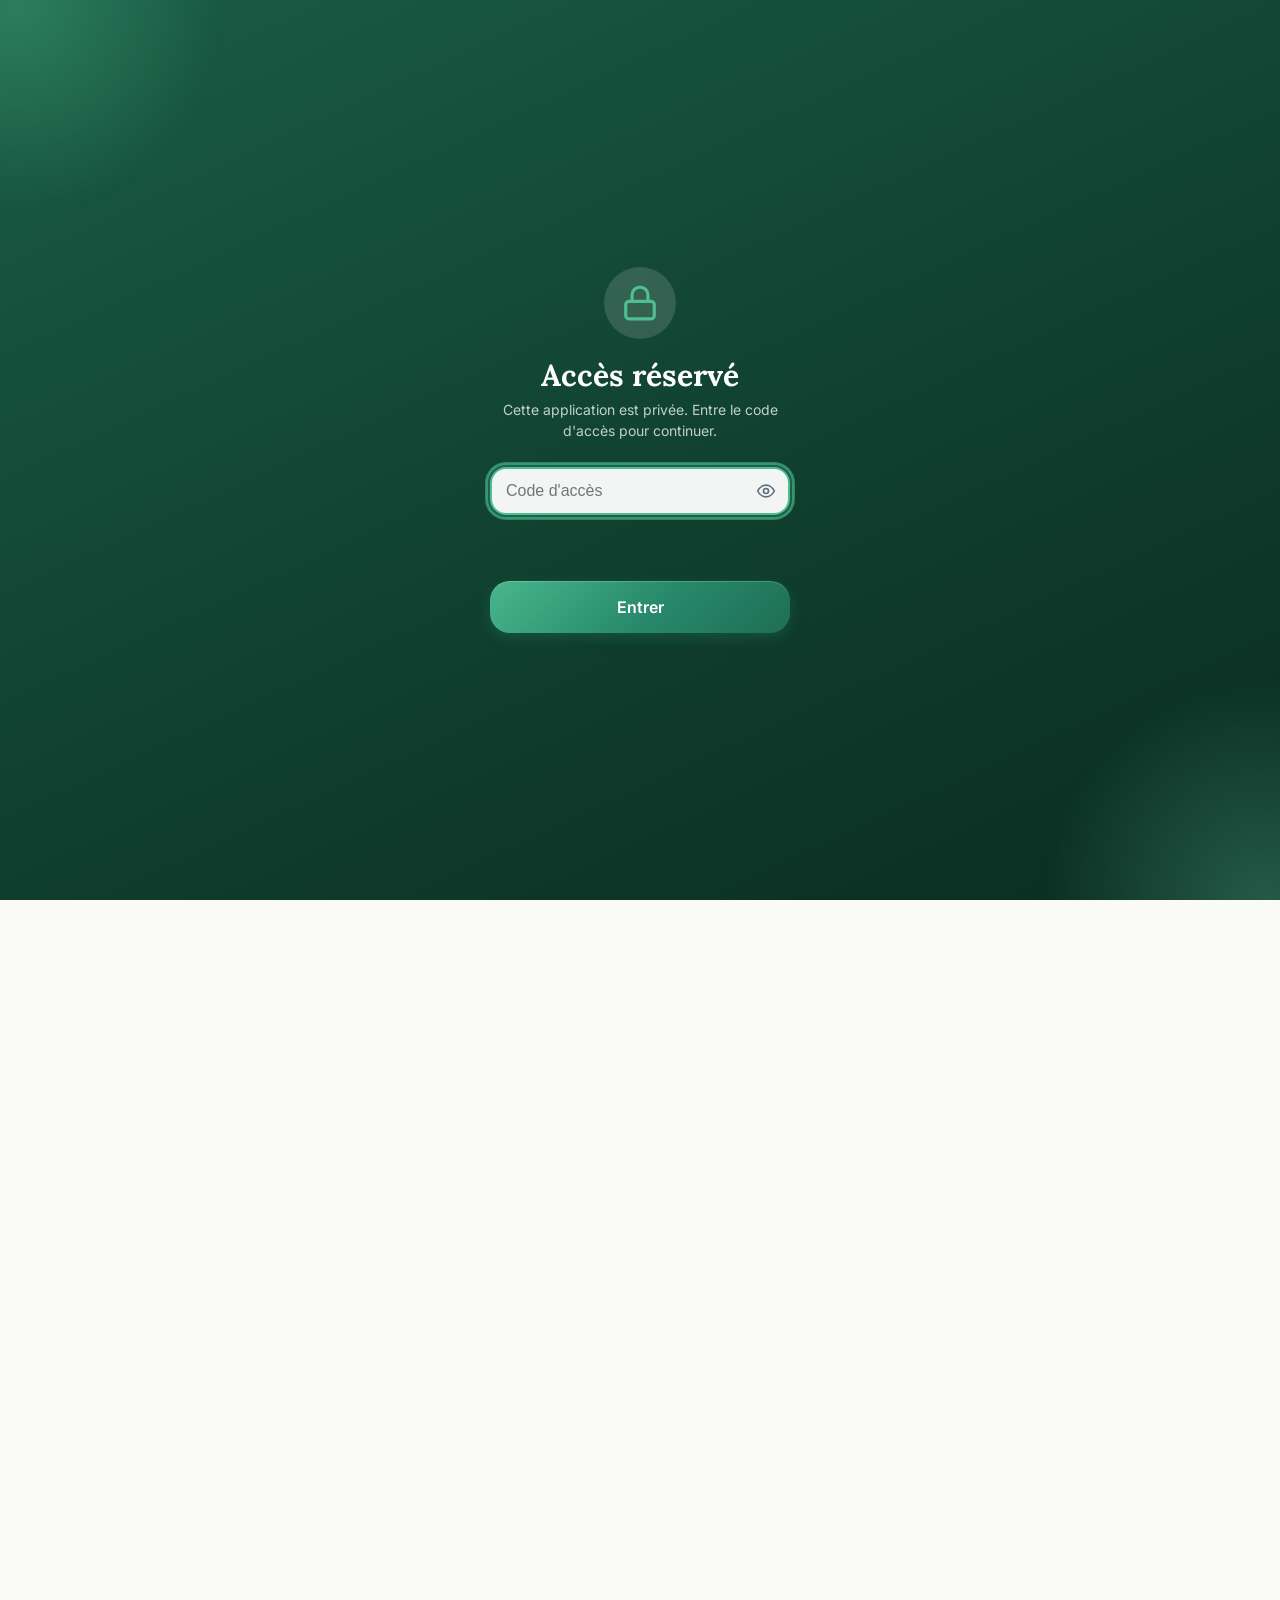
==== index.html @ 5e0b15b3 "feat: examen adaptatif + coach prédictif + tuteur sur points faibles 3 killer features « intelligenc" ====
<!DOCTYPE html>
<html lang="fr">
<head>
  <meta charset="UTF-8">
  <meta name="viewport" content="width=device-width, initial-scale=1.0, viewport-fit=cover">
  <title>NaturoApp — Tableau de bord</title>
  <meta name="theme-color" content="#1A5C45">
  <link rel="manifest" href="manifest.json">
  <link rel="apple-touch-icon" href="icons/apple-touch-icon.png">
  <link rel="icon" type="image/png" sizes="192x192" href="icons/icon-192.png">
  <meta name="apple-mobile-web-app-capable" content="yes">
  <meta name="mobile-web-app-capable" content="yes">
  <meta name="apple-mobile-web-app-status-bar-style" content="black-translucent">
  <meta name="apple-mobile-web-app-title" content="NaturoApp">
  <link rel="preconnect" href="https://fonts.googleapis.com">
  <link href="https://fonts.googleapis.com/css2?family=Lora:wght@500;600;700&family=Inter:wght@400;500;600;700&display=swap" rel="stylesheet">
  <link rel="stylesheet" href="style.css">
  <script>try{var t=localStorage.getItem('naturoapp_theme');if(t==='dark'||((!t||t==='auto')&&window.matchMedia('(prefers-color-scheme:dark)').matches)){document.documentElement.setAttribute('data-theme','dark');}else{document.documentElement.setAttribute('data-theme','light');}if(!sessionStorage.getItem('naturoapp_active'))document.documentElement.classList.add('pre-lock');}catch(e){}</script>
  <style>
    /* ── PAGE-SPECIFIC ── */
    .hero {
      background:
        radial-gradient(120% 140% at 0% 0%, #1F6B50 0%, rgba(31,107,80,0) 55%),
        radial-gradient(130% 120% at 100% 100%, #0E3A2B 0%, rgba(14,58,43,0) 50%),
        linear-gradient(135deg, var(--c-green-deep) 0%, var(--c-green) 100%);
      color: #fff;
      border-radius: var(--r-xl);
      padding: 44px 44px;
      margin-bottom: 32px;
      position: relative; overflow: hidden;
      box-shadow: var(--shadow-lg);
    }
    .hero::before {
      content: ''; position: absolute; inset: 0;
      background: radial-gradient(60% 80% at 85% 10%, rgba(111,215,174,0.25), transparent 60%);
      pointer-events: none;
    }
    .hero > * { position: relative; }
    .hero { display: flex; align-items: center; gap: 36px; }
    .hero__content { flex: 1; min-width: 0; }

    .hero h1 { font-size: 36px; color: #fff; margin-bottom: 8px; }
    .hero p  { font-size: 16px; color: rgba(255,255,255,0.8); max-width: 540px; }

    /* Anneau de progression du héros */
    .hero__ring { flex-shrink: 0; }
    .hero__ring .ring-wrap__num { font-family: var(--font-display); font-size: 30px; font-weight: 700; color: #fff; }
    .hero__ring .ring-wrap__cap { font-size: 10px; letter-spacing: .5px; text-transform: uppercase; color: rgba(255,255,255,0.78); margin-top: 3px; }

    @media (max-width: 640px) {
      .hero { flex-direction: column-reverse; align-items: stretch; gap: 22px; }
      .hero__ring { align-self: center; }
    }

    .hero-actions { display: flex; gap: 12px; margin-top: 28px; flex-wrap: wrap; }

    .hero-btn {
      padding: 13px 24px;
      border-radius: var(--r-md);
      font-weight: 600; font-size: 15px;
      cursor: pointer; text-decoration: none;
      transition: all .2s; display: inline-flex; align-items: center; gap: 8px;
      border: none;
    }

    .hero-btn--primary {
      background: #fff; color: var(--c-green-deep);
      box-shadow: 0 4px 12px rgba(0,0,0,0.15);
    }
    .hero-btn--primary:hover { transform: translateY(-2px); box-shadow: 0 6px 18px rgba(0,0,0,0.2); }

    .hero-btn--ghost {
      background: rgba(255,255,255,0.15);
      color: #fff; border: 1.5px solid rgba(255,255,255,0.4);
    }
    .hero-btn--ghost:hover { background: rgba(255,255,255,0.25); }

    /* ── DÉFI DU JOUR ── */
    .daily-challenge {
      display: flex; align-items: center; gap: 14px;
      background: linear-gradient(135deg, var(--c-green) 0%, var(--c-green-deep) 100%);
      border-radius: var(--r-lg); padding: 16px 18px; margin-bottom: 14px;
      text-decoration: none; color: #fff; position: relative; overflow: hidden;
      box-shadow: 0 6px 18px rgba(26,92,69,0.25);
      transition: transform .2s var(--ease-out), box-shadow .2s var(--ease-out);
    }
    .daily-challenge::after {
      content: ''; position: absolute; right: -10px; top: -20px; width: 120px; height: 120px;
      background: radial-gradient(circle, rgba(255,255,255,0.12), transparent 70%); pointer-events: none;
    }
    .daily-challenge:hover { transform: translateY(-2px); box-shadow: 0 10px 26px rgba(26,92,69,0.32); }
    .daily-challenge__ico { width: 44px; height: 44px; flex-shrink: 0; border-radius: 14px;
      background: rgba(255,255,255,0.18); display: flex; align-items: center; justify-content: center; }
    .daily-challenge__ico .app-icon { width: 24px; height: 24px; color: #fff; }
    .daily-challenge__txt { flex: 1; display: flex; flex-direction: column; }
    .daily-challenge__txt b { font-size: 15.5px; }
    .daily-challenge__sub { font-size: 12.5px; color: rgba(255,255,255,0.82); margin-top: 2px; }
    .daily-challenge__go { color: rgba(255,255,255,0.85); }
    .daily-challenge__go .app-icon { width: 20px; height: 20px; }
    .daily-challenge.done { background: linear-gradient(135deg, #2E9B77, #1A5C45); }

    /* ── SRS CTA ── */
    .srs-cta {
      display: flex; align-items: center; gap: 14px;
      background: linear-gradient(135deg, #FCEFD8, #FBF1E2);
      border: 1.5px solid var(--c-ocre); border-radius: var(--r-lg);
      padding: 16px 18px; margin-bottom: 24px; text-decoration: none; color: var(--c-dark);
      transition: transform .2s var(--ease-out), box-shadow .2s var(--ease-out);
    }
    .srs-cta:hover { transform: translateY(-2px); box-shadow: var(--shadow-md); }
    .srs-cta__ico { width: 44px; height: 44px; flex-shrink: 0; border-radius: 14px;
      background: var(--c-ocre); color: #fff; display: flex; align-items: center; justify-content: center; }
    .srs-cta__ico .app-icon { width: 24px; height: 24px; }
    .srs-cta__txt { flex: 1; display: flex; flex-direction: column; }
    .srs-cta__txt b { font-size: 15.5px; color: #7A4E1A; }
    .srs-cta__sub { font-size: 12.5px; color: var(--c-mid); margin-top: 2px; }
    .srs-cta__go { color: var(--c-ocre); }
    .srs-cta__go .app-icon { width: 20px; height: 20px; }
    .srs-cta.is-empty { background: var(--c-green-pale); border-color: var(--c-green-light); }
    .srs-cta.is-empty .srs-cta__ico { background: var(--c-green); }
    .srs-cta.is-empty .srs-cta__txt b { color: var(--c-green-deep); }
    .srs-cta.is-empty .srs-cta__go { color: var(--c-green); }

    /* ── SÉANCE INTELLIGENTE ── */
    .smart-cta { display: flex; align-items: center; gap: 14px;
      background: linear-gradient(135deg, #14503B, #27896A 55%, #4EBF93);
      color: #fff; border-radius: var(--r-lg); padding: 18px 20px; margin-bottom: 14px;
      text-decoration: none; position: relative; overflow: hidden;
      box-shadow: 0 8px 22px rgba(39,137,106,.32);
      transition: transform .2s var(--ease-out), box-shadow .2s var(--ease-out); }
    .smart-cta:hover { transform: translateY(-2px); box-shadow: 0 12px 30px rgba(39,137,106,.42); }
    .smart-cta__ico { width: 48px; height: 48px; flex-shrink: 0; border-radius: 15px;
      background: rgba(255,255,255,.2); display: flex; align-items: center; justify-content: center; }
    .smart-cta__ico .app-icon { width: 26px; height: 26px; color: #fff; }
    .smart-cta__txt { flex: 1; display: flex; flex-direction: column; }
    .smart-cta__txt b { font-size: 16.5px; }
    .smart-cta__sub { font-size: 12.5px; color: rgba(255,255,255,.85); margin-top: 2px; }
    .smart-cta__go { color: #fff; }
    .smart-cta__go .app-icon { width: 22px; height: 22px; }

    /* ── COACH PRÉDICTIF ── */
    .coach { display: flex; gap: 12px; align-items: center; border-radius: var(--r-lg);
      padding: 14px 16px; margin-bottom: 16px; border: 1px solid var(--c-border);
      background: var(--c-white); box-shadow: var(--shadow-sm); }
    .coach__ico { width: 42px; height: 42px; flex-shrink: 0; border-radius: 13px;
      display: flex; align-items: center; justify-content: center; }
    .coach__ico .app-icon { width: 22px; height: 22px; }
    .coach--ok .coach__ico { background: var(--c-green-pale); color: var(--c-green); }
    .coach--late .coach__ico { background: var(--c-ocre-light); color: var(--c-ocre); }
    .coach__body b { font-size: 14.5px; }
    .coach__body .text-sm { color: var(--c-mid); margin-top: 2px; }

    /* ── CAS PRATIQUES ── */
    .cas-cta {
      display: flex; align-items: center; gap: 14px;
      background: linear-gradient(135deg, #2C5F8A, #1F4763);
      border-radius: var(--r-lg); padding: 16px 18px; margin-bottom: 14px;
      text-decoration: none; color: #fff; position: relative; overflow: hidden;
      box-shadow: 0 6px 18px rgba(26,60,92,.25);
      transition: transform .2s var(--ease-out), box-shadow .2s var(--ease-out);
    }
    .cas-cta:hover { transform: translateY(-2px); box-shadow: 0 10px 26px rgba(26,60,92,.32); }
    .cas-cta__ico { width: 44px; height: 44px; flex-shrink: 0; border-radius: 14px;
      background: rgba(255,255,255,.18); display: flex; align-items: center; justify-content: center; }
    .cas-cta__ico .app-icon { width: 24px; height: 24px; color: #fff; }
    .cas-cta__txt { flex: 1; display: flex; flex-direction: column; }
    .cas-cta__txt b { font-size: 15.5px; display: flex; align-items: center; gap: 8px; }
    .cas-cta__sub { font-size: 12.5px; color: rgba(255,255,255,.82); margin-top: 2px; }
    .cas-cta__go { color: rgba(255,255,255,.85); }
    .cas-cta__go .app-icon { width: 20px; height: 20px; }
    .cas-cta__badge { font-size: 11px; font-weight: 600; background: rgba(255,255,255,.22); border-radius: 20px; padding: 1px 8px; }
    .cas-cta__badge:empty { display: none; }

    /* ── GAMIFICATION ── */
    .gami { display: grid; grid-template-columns: repeat(3, 1fr); gap: 14px; margin-bottom: 28px; }
    @media (max-width: 620px) { .gami { grid-template-columns: 1fr; } }
    .gami-card {
      background: var(--c-white); border: 1px solid rgba(26,92,69,0.08);
      border-radius: var(--r-md); box-shadow: var(--shadow-sm);
      padding: 16px 18px; display: flex; align-items: center; gap: 14px;
    }
    .gami-card__label { font-size: 12px; color: var(--c-mid); }
    .gami-card__label b { color: var(--c-green-deep); }
    .gami-card__sub { font-size: 12.5px; color: var(--c-mid); margin-top: 4px; }
    .gami-level__info { flex: 1; min-width: 0; }
    .gami-level__ring .ring-wrap__num { font-family: var(--font-display); font-size: 17px; font-weight: 700; color: var(--c-green-deep); }
    .gami-xpbar { height: 8px; border-radius: 4px; background: #E8EAED; overflow: hidden; margin-top: 7px; }
    .gami-xpbar__fill { height: 100%; border-radius: 4px; background: linear-gradient(90deg, var(--c-green-light), var(--c-green)); transition: width .8s var(--ease-out); }
    .gami-streak__ico { width: 44px; height: 44px; flex-shrink: 0; border-radius: 14px;
      background: var(--c-ocre-light); color: var(--c-ocre); display: flex; align-items: center; justify-content: center; }
    .gami-streak__ico .app-icon { width: 24px; height: 24px; }
    .gami-big { font-family: var(--font-display); font-size: 28px; font-weight: 700; color: var(--c-green-deep); line-height: 1; }
    .gami-goal .ring-wrap__num { font-size: 14px; font-weight: 700; color: var(--c-green-deep); }
    .gami-goal .ring-wrap__cap { display: none; }

    /* ── BADGES ── */
    .badges-row { display: flex; gap: 10px; overflow-x: auto; padding: 4px 2px 12px; margin-bottom: 20px; -webkit-overflow-scrolling: touch; }
    .badge-chip { flex-shrink: 0; width: 84px; text-align: center; }
    .badge-chip__ico { width: 56px; height: 56px; margin: 0 auto 6px; border-radius: 50%;
      display: flex; align-items: center; justify-content: center;
      background: var(--c-green-pale); color: var(--c-green); transition: transform .2s var(--ease-spring); }
    .badge-chip__ico .app-icon { width: 26px; height: 26px; }
    .badge-chip.locked .badge-chip__ico { background: #EEF0F1; color: #B7Bec4; }
    .badge-chip__name { font-size: 11px; font-weight: 600; line-height: 1.2; }
    .badge-chip.locked .badge-chip__name { color: var(--c-mid); }
    .badge-chip.earned .badge-chip__ico { box-shadow: 0 4px 12px rgba(39,137,106,0.25); }

    /* ── PRÉPARATION EXAMEN ── */
    .exam-prep { margin-bottom: 16px; }
    .exam-prep a, .exam-prep__card {
      display: flex; align-items: center; gap: 16px;
      background: var(--c-white); border: 1px solid rgba(26,92,69,0.1);
      border-radius: var(--r-lg); padding: 16px 18px; box-shadow: var(--shadow-sm);
      text-decoration: none; color: var(--c-dark);
    }
    .exam-prep a:hover { box-shadow: var(--shadow-md); transform: translateY(-2px); transition: all .2s; }
    .exam-prep__count { text-align: center; flex-shrink: 0; min-width: 70px; }
    .exam-prep__days { font-family: var(--font-display); font-size: 30px; font-weight: 700; color: var(--c-ocre); line-height: 1; }
    .exam-prep__jlabel { font-size: 10.5px; text-transform: uppercase; letter-spacing: .5px; color: var(--c-mid); }
    .exam-prep__body { flex: 1; min-width: 0; }
    .exam-prep__body b { font-size: 14.5px; }
    .exam-prep__body .text-sm { margin: 4px 0 6px; }
    .exam-prep__ico { width: 44px; height: 44px; flex-shrink: 0; border-radius: 14px;
      background: var(--c-ocre-light); color: var(--c-ocre); display: flex; align-items: center; justify-content: center; }
    .exam-prep__ico .app-icon { width: 24px; height: 24px; }

    /* ── JARDIN + colonnes ── */
    .dash-cols { display: grid; grid-template-columns: 210px 1fr; gap: 14px; margin-bottom: 28px; align-items: stretch; }
    @media (max-width: 760px) { .dash-cols { grid-template-columns: 1fr; } }
    .dash-cols .gami { margin-bottom: 0; }
    @media (max-width: 760px) { .dash-cols .gami { grid-template-columns: repeat(3,1fr); } }
    @media (max-width: 480px) { .dash-cols .gami { grid-template-columns: 1fr; } }

    .garden-card {
      background: linear-gradient(180deg, var(--c-green-pale) 0%, var(--c-white) 70%);
      border: 1px solid rgba(26,92,69,0.1); border-radius: var(--r-md);
      box-shadow: var(--shadow-sm); padding: 14px;
      display: flex; flex-direction: column; align-items: center; text-align: center;
    }
    .garden-svg { width: 116px; height: 140px; display: block; }
    .garden-card__title { font-weight: 700; font-size: 14.5px; color: var(--c-green-deep); margin-top: 4px; }
    .garden-card__sub { font-size: 12px; color: var(--c-mid); margin-top: 2px; line-height: 1.4; }

    /* Planning grid */
    .plan-grid {
      display: grid;
      grid-template-columns: repeat(5, 1fr);
      gap: 10px;
    }

    @media (max-width: 900px) { .plan-grid { grid-template-columns: repeat(3, 1fr); } }
    @media (max-width: 600px) { .plan-grid { grid-template-columns: repeat(2, 1fr); } }

    .plan-day {
      background: var(--c-white);
      border: 1.5px solid var(--c-border);
      border-radius: var(--r-md);
      padding: 14px;
      cursor: pointer;
      transition: all .18s;
      text-decoration: none;
      color: var(--c-dark);
      display: block;
    }

    .plan-day:hover {
      border-color: var(--c-green-light);
      box-shadow: var(--shadow-md);
      transform: translateY(-2px);
    }

    .plan-day.active {
      border-color: var(--c-green);
      background: var(--c-green-pale);
    }

    .plan-day.completed {
      border-color: var(--c-green);
      background: var(--c-green-pale);
    }

    .plan-day__num {
      font-size: 11px; font-weight: 700;
      text-transform: uppercase; letter-spacing: 0.5px;
      color: var(--c-mid); margin-bottom: 6px;
    }

    .plan-day.active .plan-day__num,
    .plan-day.completed .plan-day__num { color: var(--c-green); }

    .plan-day__title {
      font-size: 13px; font-weight: 600;
      line-height: 1.3; margin-bottom: 8px;
    }

    .plan-day__progress {
      font-size: 11px; color: var(--c-mid);
    }

    .plan-day__bar { margin-top: 8px; }

    /* Quick stats row */
    .quick-stats {
      display: grid;
      grid-template-columns: repeat(4, 1fr);
      gap: 14px; margin-bottom: 32px;
    }
    @media (max-width: 700px) { .quick-stats { grid-template-columns: repeat(2, 1fr); } }

    .qs-card {
      background: var(--c-white);
      border-radius: var(--r-md);
      padding: 20px 16px;
      border: 1px solid rgba(26,92,69,0.08);
      box-shadow: var(--shadow-sm);
      text-align: center;
      transition: transform .25s var(--ease-out), box-shadow .25s var(--ease-out);
    }
    .qs-card:hover { transform: translateY(-2px); box-shadow: var(--shadow-md); }

    .qs-card__icon {
      width: 46px; height: 46px; margin: 0 auto 10px;
      display: flex; align-items: center; justify-content: center;
      background: var(--c-green-pale); border-radius: 14px;
    }
    .qs-card__val  { font-size: 28px; font-weight: 700; color: var(--c-green-deep); line-height: 1; }
    .qs-card__lbl  { font-size: 11.5px; color: var(--c-mid); margin-top: 4px; }

    /* Weak questions */
    .weak-list { display: flex; flex-direction: column; gap: 8px; }

    .weak-item {
      display: flex; align-items: center; gap: 12px;
      padding: 12px 16px;
      background: var(--c-white);
      border: 1px solid var(--c-border);
      border-radius: var(--r-sm);
      cursor: pointer; text-decoration: none; color: var(--c-dark);
      transition: all .15s;
    }
    .weak-item:hover { border-color: var(--c-red); background: var(--c-red-light); }

    .weak-item__num {
      width: 30px; height: 30px; border-radius: 50%;
      background: var(--c-red-light); color: var(--c-red);
      display: flex; align-items: center; justify-content: center;
      font-weight: 700; font-size: 13px; flex-shrink: 0;
    }

    .weak-item__info { flex: 1; }
    .weak-item__subj { font-weight: 600; font-size: 14px; }
    .weak-item__stat { font-size: 12px; color: var(--c-mid); }

    /* Section titles */
    .section-header {
      display: flex; align-items: center; justify-content: space-between;
      margin-bottom: 16px;
    }

    .section-header h2 {
      display: flex; align-items: center; gap: 10px;
    }

    /* Recent sessions */
    .session-list { display: flex; flex-direction: column; gap: 8px; }

    .session-item {
      display: flex; align-items: center;
      padding: 12px 16px;
      background: var(--c-white);
      border: 1px solid var(--c-border);
      border-radius: var(--r-sm);
      gap: 12px;
    }

    .session-icon {
      width: 36px; height: 36px; border-radius: 50%;
      display: flex; align-items: center; justify-content: center;
      font-size: 16px; flex-shrink: 0;
    }

    .session-icon--exam    { background: var(--c-ocre-light); }
    .session-icon--revision { background: var(--c-green-pale); }

    .two-col { display: grid; grid-template-columns: 1fr 1fr; gap: 24px; }
    @media (max-width: 800px) { .two-col { grid-template-columns: 1fr; } }
  </style>
</head>
<body>

<!-- NAV -->
<nav class="topnav">
  <a href="index.html" class="topnav__logo">
    <div class="topnav__logo-icon" data-icon="leaf"></div>
    <div>
      <div class="topnav__logo-text">NaturoApp</div>
      <span class="topnav__logo-sub">Révision Naturopathie</span>
    </div>
  </a>
  <ul class="topnav__nav">
    <li><a href="index.html" class="active"><span class="nav-ico" data-icon="home"></span> <span class="nav-label">Accueil</span></a></li>
    <li><a href="cours.html"><span class="nav-ico" data-icon="book"></span> <span class="nav-label">Cours</span></a></li>
    <li><a href="revision.html"><span class="nav-ico" data-icon="book-open"></span> <span class="nav-label">Révision</span></a></li>
    <li><a href="examen.html"><span class="nav-ico" data-icon="edit"></span> <span class="nav-label">Examen</span></a></li>
    <li><a href="stats.html"><span class="nav-ico" data-icon="chart"></span> <span class="nav-label">Stats</span></a></li>
  </ul>
  <div class="topnav__score" id="nav-score">Score : —</div>
  <button class="nav-lock" id="nav-search" data-icon="search" title="Rechercher (Ctrl/Cmd+K)" aria-label="Rechercher"></button>
  <a class="nav-lock" id="nav-settings" href="reglages.html" data-icon="settings" title="Réglages" aria-label="Réglages"></a>
  <button class="nav-lock" id="nav-theme" data-icon="moon" title="Thème sombre" aria-label="Changer de thème"></button>
  <button class="nav-lock" id="nav-lock" data-icon="lock" title="Verrouiller l'app" aria-label="Verrouiller"></button>
</nav>

<div class="page">

  <!-- HERO -->
  <div class="hero">
    <div class="hero__content">
      <h1>Bienvenue, Clara&nbsp;!</h1>
      <p>Ton programme de révision naturopathie en 10 jours. 80 questions, 2 modes d'entraînement, des statistiques pour suivre ta progression.</p>
      <div class="hero-actions">
        <a href="revision.html" class="hero-btn hero-btn--primary"><span data-icon="book-open"></span> Commencer la révision</a>
        <a href="examen.html"   class="hero-btn hero-btn--ghost"><span data-icon="edit"></span> Passer un examen blanc</a>
      </div>
    </div>
    <div class="hero__ring ring-wrap" id="hero-ring"></div>
  </div>

  <!-- SÉANCE INTELLIGENTE DU JOUR -->
  <a class="smart-cta" id="smart-cta" href="revision.html?mode=smart">
    <span class="smart-cta__ico" data-icon="sparkles"></span>
    <span class="smart-cta__txt">
      <b>Séance intelligente du jour</b>
      <span class="smart-cta__sub" id="smart-cta-sub">Un entraînement adapté à ta mémoire et à tes points faibles.</span>
    </span>
    <span class="smart-cta__go" data-icon="play"></span>
  </a>

  <!-- DÉFI DU JOUR -->
  <a class="daily-challenge" id="daily-challenge" href="revision.html?mode=challenge">
    <span class="daily-challenge__ico" id="dc-ico" data-icon="zap"></span>
    <span class="daily-challenge__txt">
      <b id="dc-title">Défi du jour</b>
      <span class="daily-challenge__sub" id="dc-sub">10 questions · jusqu'à +50 XP</span>
    </span>
    <span class="daily-challenge__go" data-icon="arrow-right"></span>
  </a>

  <!-- SRS : révision du jour (répétition espacée) -->
  <a class="srs-cta" id="srs-cta" href="revision.html?mode=srs">
    <span class="srs-cta__ico" data-icon="rotate"></span>
    <span class="srs-cta__txt">
      <b id="srs-count">0 question à réviser</b>
      <span class="srs-cta__sub">Révision intelligente : on te repropose ce que tu risques d'oublier.</span>
    </span>
    <span class="srs-cta__go" data-icon="arrow-right"></span>
  </a>

  <!-- CAS PRATIQUES -->
  <a class="cas-cta" id="cas-cta" href="cas.html">
    <span class="cas-cta__ico" data-icon="clipboard"></span>
    <span class="cas-cta__txt">
      <b>Cas du jour <span class="cas-cta__badge" id="cas-cta-badge"></span></b>
      <span class="cas-cta__sub" id="cas-cta-sub">Raisonne comme un naturopathe sur un client fictif.</span>
    </span>
    <span class="cas-cta__go" data-icon="arrow-right"></span>
  </a>

  <!-- PRÉPARATION EXAMEN -->
  <div class="exam-prep" id="exam-prep"></div>
  <div id="coach-card" style="display:none;"></div>

  <!-- JARDIN + GAMIFICATION -->
  <div class="dash-cols">
    <div class="garden-card" id="garden-card">
      <div class="garden-card__plant" id="garden-plant"></div>
      <div class="garden-card__info">
        <div class="garden-card__title" id="garden-title">Ta plante</div>
        <div class="garden-card__sub" id="garden-sub">Révise chaque jour pour la faire grandir.</div>
      </div>
    </div>

  <!-- GAMIFICATION -->
  <div class="gami">
    <div class="gami-card gami-level">
      <div class="ring-wrap gami-level__ring" id="gami-level-ring"></div>
      <div class="gami-level__info">
        <div class="gami-card__label">Niveau <b id="gami-level">1</b> · <span id="gami-title">Curieux</span></div>
        <div class="gami-xpbar"><div class="gami-xpbar__fill" id="gami-xpfill"></div></div>
        <div class="gami-card__sub" id="gami-xp">0 / 150 XP</div>
      </div>
    </div>
    <div class="gami-card gami-streak">
      <span class="gami-streak__ico" data-icon="flame"></span>
      <div><div class="gami-big" id="gami-streak">0</div><div class="gami-card__label">jours de suite</div></div>
    </div>
    <div class="gami-card gami-goal">
      <div class="ring-wrap" id="gami-goal-ring"></div>
      <div><div class="gami-card__label">Objectif du jour</div><div class="gami-card__sub" id="gami-goal-sub">0 / 20</div></div>
    </div>
  </div>
  </div><!-- /.dash-cols -->

  <!-- BADGES -->
  <div class="section-header" style="margin-bottom:10px;"><h2><span data-icon="award"></span> Succès</h2></div>
  <div class="badges-row" id="badges-row"></div>

  <!-- QUICK STATS -->
  <div class="quick-stats" id="quick-stats">
    <div class="qs-card"><div class="qs-card__icon" data-icon="edit"></div><div class="qs-card__val" id="qs-seen">0</div><div class="qs-card__lbl">Questions vues</div></div>
    <div class="qs-card"><div class="qs-card__icon" data-icon="check-circle"></div><div class="qs-card__val" id="qs-correct">0%</div><div class="qs-card__lbl">Taux de réussite</div></div>
    <div class="qs-card"><div class="qs-card__icon" data-icon="flame"></div><div class="qs-card__val" id="qs-streak">0</div><div class="qs-card__lbl">Meilleure série</div></div>
    <div class="qs-card"><div class="qs-card__icon" data-icon="award"></div><div class="qs-card__val" id="qs-exams">0</div><div class="qs-card__lbl">Examens passés</div></div>
  </div>

  <!-- PLANNING 10 JOURS -->
  <div class="section-header">
    <h2><span data-icon="calendar"></span> Programme 10 jours</h2>
    <a href="revision.html" class="btn btn-ghost btn-sm">Voir tout →</a>
  </div>

  <div class="plan-grid" id="plan-grid"><!-- filled by JS --></div>

  <div class="mt-32 two-col">

    <!-- WEAK QUESTIONS -->
    <div>
      <div class="section-header">
        <h2><span data-icon="alert-triangle"></span> À retravailler</h2>
        <a href="revision.html?mode=weak" class="btn btn-ghost btn-sm">Tout →</a>
      </div>
      <div class="weak-list" id="weak-list">
        <div class="empty-state">
          <span data-icon="sprout"></span>
          <div class="empty-state__text">Commence à réviser pour voir tes points faibles ici.</div>
        </div>
      </div>
    </div>

    <!-- RECENT SESSIONS -->
    <div>
      <div class="section-header">
        <h2><span data-icon="clock"></span> Sessions récentes</h2>
      </div>
      <div class="session-list" id="session-list">
        <div class="empty-state">
          <span data-icon="clock"></span>
          <div class="empty-state__text">Aucune session pour l'instant. Lance-toi&nbsp;!</div>
        </div>
      </div>
    </div>
  </div>

  <!-- QUICK START BUTTONS -->
  <div class="mt-32">
    <div class="section-header">
      <h2><span data-icon="rocket"></span> Entraînement rapide</h2>
    </div>
    <div id="quick-modes" style="display:grid;grid-template-columns:repeat(auto-fit,minmax(160px,1fr));gap:16px;">
      <a href="revision.html?mode=today"  class="card card--hover" style="text-decoration:none;color:inherit;padding:22px;">
        <div class="quick-mode-ico" data-icon="calendar"></div>
        <h3>Questions du jour</h3>
        <p class="text-sm text-mid mt-8">Les 10 questions du programme du jour</p>
      </a>
      <a href="revision.html?mode=weak"   class="card card--hover" style="text-decoration:none;color:inherit;padding:22px;">
        <div class="quick-mode-ico" data-icon="target"></div>
        <h3>Points faibles</h3>
        <p class="text-sm text-mid mt-8">Les questions où tu as des erreurs</p>
      </a>
      <a href="revision.html?mode=all"    class="card card--hover" style="text-decoration:none;color:inherit;padding:22px;">
        <div class="quick-mode-ico" data-icon="shuffle"></div>
        <h3>Révision aléatoire</h3>
        <p class="text-sm text-mid mt-8">Toutes les questions mélangées</p>
      </a>
      <a href="bilan.html" class="card card--hover" style="text-decoration:none;color:inherit;padding:22px;">
        <div class="quick-mode-ico" data-icon="sprout"></div>
        <h3>Bilan de vitalité</h3>
        <p class="text-sm text-mid mt-8">Découvre ton terrain en 8 questions</p>
      </a>
      <a href="revision.html?mode=sprint" class="card card--hover" style="text-decoration:none;color:inherit;padding:22px;">
        <div class="quick-mode-ico" data-icon="zap"></div>
        <h3>Sprint chrono</h3>
        <p class="text-sm text-mid mt-8">10 questions contre la montre</p>
      </a>
      <a href="carte.html" class="card card--hover" style="text-decoration:none;color:inherit;padding:22px;">
        <div class="quick-mode-ico" data-icon="network"></div>
        <h3>Carte mentale</h3>
        <p class="text-sm text-mid mt-8">L'arbre des concepts, cliquable</p>
      </a>
      <a href="tuteur.html" class="card card--hover" style="text-decoration:none;color:inherit;padding:22px;">
        <div class="quick-mode-ico" data-icon="sparkles"></div>
        <h3>Tuteur IA</h3>
        <p class="text-sm text-mid mt-8">Pose tes questions à un prof IA</p>
      </a>
      <a href="fiches.html" class="card card--hover" style="text-decoration:none;color:inherit;padding:22px;">
        <div class="quick-mode-ico" data-icon="layers"></div>
        <h3>Fiches de révision</h3>
        <p class="text-sm text-mid mt-8">Cartes recto/verso par niveau</p>
      </a>
    </div>
  </div>

</div>

<nav class="bottomnav">
  <a href="index.html" class="active"><span class="bn-ico" data-icon="home"></span> Accueil</a>
  <a href="cours.html"><span class="bn-ico" data-icon="book"></span> Cours</a>
  <a href="revision.html"><span class="bn-ico" data-icon="book-open"></span> Révision</a>
  <a href="examen.html"><span class="bn-ico" data-icon="edit"></span> Examen</a>
  <a href="stats.html"><span class="bn-ico" data-icon="chart"></span> Stats</a>
</nav>

<div id="toast-container"></div>

<script src="content.js"></script>
<script src="app.js"></script>
<script>
  const { State, QUESTIONS, BADGES, getQuestionsByDay, icon, escapeHtml, animateNumber, progressRing, setRing, currentProfile, celebrate, gardenSVG } = window.APP;

  const PLAN_THEMES = [
    { title: "Bases fondamentales", q: "Q1–10",  icon: "sprout" },
    { title: "Plantes & allergie",  q: "Q11–20", icon: "flower" },
    { title: "Peau & hormones",     q: "Q21–30", icon: "sparkles" },
    { title: "Gynéco & pancréas",   q: "Q31–40", icon: "flower" },
    { title: "Nutrition & oméga",   q: "Q41–50", icon: "leaf" },
    { title: "Microbiote & régimes",q: "Q51–60", icon: "activity" },
    { title: "Revital. & digestion",q: "Q61–70", icon: "droplet" },
    { title: "Neuro & prébiotiques",q: "Q71–80", icon: "brain" },
    { title: "Examen blanc",        q: "80 Q",   icon: "clipboard", special: true },
    { title: "Révision ciblée",     q: "Erreurs",icon: "target", special: true },
  ];

  function badgeToast(b) {
    const el = document.createElement('div');
    el.className = 'toast toast-success';
    el.innerHTML = `${icon('award')} Badge débloqué : <b>${escapeHtml(b.nom)}</b>`;
    document.getElementById('toast-container').appendChild(el);
    setTimeout(() => el.remove(), 4000);
  }

  function renderGami() {
    const d = State.data;
    const RING = { color: '#27896A', track: '#E8EAED' };

    // Badges nouvellement gagnés → célébration
    const fresh = State.refreshBadges();

    // Révision espacée (SRS)
    const due = State.countDue();
    const srs = document.getElementById('srs-cta');
    const srsCount = document.getElementById('srs-count');
    const srsSub = srs.querySelector('.srs-cta__sub');
    if (due > 0) {
      srs.classList.remove('is-empty');
      srsCount.textContent = `${due} question${due > 1 ? 's' : ''} à réviser`;
      srsSub.textContent = "Révision intelligente : on te repropose ce que tu risques d'oublier.";
    } else {
      srs.classList.add('is-empty');
      srsCount.textContent = 'Tout est à jour ✓';
      srsSub.textContent = 'Reviens demain pour ta révision du jour.';
    }

    // Défi du jour
    const dc = document.getElementById('daily-challenge');
    if (State.isChallengeDoneToday()) {
      const r = State.getChallengeToday();
      dc.classList.add('done');
      document.getElementById('dc-ico').innerHTML = icon('check-circle');
      document.getElementById('dc-title').textContent = 'Défi du jour réussi !';
      document.getElementById('dc-sub').textContent = `${r.correct}/${r.total} · ${r.pct}% — reviens demain`;
      dc.removeAttribute('href');
    } else {
      dc.classList.remove('done');
      dc.setAttribute('href', 'revision.html?mode=challenge');
      document.getElementById('dc-ico').innerHTML = icon('zap');
      document.getElementById('dc-title').textContent = 'Défi du jour';
      document.getElementById('dc-sub').textContent = '10 questions · jusqu\'à +50 XP';
    }

    // Cas du jour (déterministe) + nombre résolus
    const CASES = (window.NATURO_CONTENT && window.NATURO_CONTENT.casPratiques) || [];
    if (CASES.length) {
      const today = new Date().toISOString().split('T')[0];
      let seed = 0; for (let i = 0; i < today.length; i++) seed = (seed * 31 + today.charCodeAt(i)) | 0;
      const cas = CASES[Math.abs(seed) % CASES.length];
      const sub = document.getElementById('cas-cta-sub');
      const link = document.getElementById('cas-cta');
      if (sub) sub.textContent = `« ${cas.titre} » — ${cas.profil.nom}, ${cas.profil.age} ans`;
      if (link) link.setAttribute('href', 'cas.html?id=' + cas.id);
    }
    const casDone = Object.keys(State.data.casDone || {}).length;
    const cb = document.getElementById('cas-cta-badge');
    if (cb) cb.textContent = casDone > 0 ? '✓ ' + casDone : '';

    // Séance intelligente : composition adaptée
    const smartSub = document.getElementById('smart-cta-sub');
    if (smartSub) {
      const target = Math.min(20, Math.max(10, State.recommendedPerDay()));
      const wt = State.weakThemes(2);
      smartSub.textContent = `${target} questions ciblées${wt.length ? ' · focus : ' + wt.join(', ') : ''}`;
    }

    // Préparation examen
    const ep = document.getElementById('exam-prep');
    const cd = State.examCountdown();
    const rd = State.getReadiness();
    if (cd) {
      const rec = State.recommendedPerDay();
      ep.innerHTML = `
        <div class="exam-prep__card">
          <div class="exam-prep__count"><div class="exam-prep__days">${cd.days < 0 ? '✓' : 'J-' + cd.days}</div><div class="exam-prep__jlabel">${cd.days < 0 ? 'jour J passé' : (cd.days === 0 ? "c'est aujourd'hui !" : "avant l'exam")}</div></div>
          <div class="exam-prep__body">
            <b>Préparation : ${rd.pct}% maîtrisé</b>
            <div class="text-sm text-mid">${rd.mastered}/${rd.total} questions solides${cd.days > 0 ? ` · vise ~${rec}/jour` : ''}</div>
            <div class="progress-bar"><div class="progress-bar__fill" style="width:${rd.pct}%"></div></div>
          </div>
          <a href="reglages.html" class="exam-prep__ico" title="Modifier la date">${icon('settings')}</a>
        </div>`;
      window.APP.hydrateIcons(ep);
    } else {
      ep.innerHTML = `
        <a href="reglages.html">
          <div class="exam-prep__ico">${icon('calendar')}</div>
          <div class="exam-prep__body"><b>Quand est ton examen ?</b><div class="text-sm text-mid">Définis ta date pour un plan de révision adapté.</div></div>
          <span style="color:var(--c-ocre);display:inline-flex;">${icon('arrow-right')}</span>
        </a>`;
    }

    // Coach prédictif : projection « prêt·e le … » selon le rythme récent
    const coach = document.getElementById('coach-card');
    const pj = State.getProjection();
    if (pj.hasExam && pj.daysToReady != null) {
      const d = new Date(pj.readyDateISO + 'T00:00:00');
      const dateStr = d.toLocaleDateString('fr-FR', { day: 'numeric', month: 'long' });
      const ok = pj.onTrack;
      coach.style.display = 'block';
      coach.innerHTML = `
        <div class="coach ${ok ? 'coach--ok' : 'coach--late'}">
          <div class="coach__ico">${icon(ok ? 'trending-up' : 'alert-triangle')}</div>
          <div class="coach__body">
            <b>${ok ? 'Tu es dans les temps 👏' : 'Accélère un peu ⏳'}</b>
            <div class="text-sm">À ce rythme (${pj.pace}/jour), prêt·e vers le <b>${dateStr}</b>${pj.neededPerDay ? ` · vise ~${pj.neededPerDay}/jour d'ici l'examen` : ''}.</div>
          </div>
        </div>`;
      window.APP.hydrateIcons(coach);
    } else {
      coach.style.display = 'none';
    }

    // Jardin
    const stage = State.gardenStage();
    const healthy = State.gardenHealthy();
    document.getElementById('garden-plant').innerHTML = gardenSVG(stage, healthy);
    const gnames = ['Graine', 'Pousse', 'Jeune plante', 'Belle plante', 'En fleur', 'Épanouie'];
    document.getElementById('garden-title').textContent = gnames[stage];
    document.getElementById('garden-sub').textContent = healthy
      ? (stage >= 5 ? 'Magnifique, continue ainsi !' : 'Révise pour la faire grandir.')
      : 'Elle a soif… révise aujourd\'hui pour la raviver.';

    // Niveau + XP
    const li = State.levelInfo();
    const lring = document.getElementById('gami-level-ring');
    lring.innerHTML = progressRing(li.pct, { size: 58, stroke: 6, ...RING }) +
      `<div class="ring-wrap__label"><div class="ring-wrap__num">${li.level}</div></div>`;
    setRing(lring.querySelector('.ring__bar'), li.pct);
    document.getElementById('gami-level').textContent = li.level;
    document.getElementById('gami-title').textContent = li.title;
    document.getElementById('gami-xp').textContent = `${li.inLevel} / ${li.perLevel} XP`;
    requestAnimationFrame(() => { document.getElementById('gami-xpfill').style.width = li.pct + '%'; });

    // Série quotidienne
    animateNumber(document.getElementById('gami-streak'), d.dailyStreak || 0, { duration: 700 });

    // Objectif du jour
    const gp = State.goalProgress();
    const gring = document.getElementById('gami-goal-ring');
    gring.innerHTML = progressRing(gp.pct, { size: 56, stroke: 6, ...RING }) +
      `<div class="ring-wrap__label"><div class="ring-wrap__num">${gp.pct}%</div></div>`;
    setRing(gring.querySelector('.ring__bar'), gp.pct);
    document.getElementById('gami-goal-sub').textContent = `${gp.done} / ${gp.goal}`;

    // Badges
    const earned = new Set(d.badges || []);
    document.getElementById('badges-row').innerHTML = BADGES.map(b => `
      <div class="badge-chip ${earned.has(b.id) ? 'earned' : 'locked'}" title="${escapeHtml(b.desc)}">
        <div class="badge-chip__ico">${icon(b.icon)}</div>
        <div class="badge-chip__name">${escapeHtml(b.nom)}</div>
      </div>`).join('');

    if (fresh.length) { celebrate(); fresh.forEach(badgeToast); }
  }

  function render() {
    const d = State.data;
    const qs = d.questionStats;

    // Personnalisation : prénom du profil actif
    const prof = currentProfile();
    const name = prof ? prof.name : 'toi';
    const h1 = document.querySelector('.hero__content h1');
    if (h1) h1.textContent = `Bienvenue, ${name} !`;

    // Score bar
    const score = State.getOverallScore();
    document.getElementById('nav-score').textContent = `Score : ${score}%`;

    // Anneau de progression du héros
    const ringEl = document.getElementById('hero-ring');
    ringEl.innerHTML = progressRing(score, { size: 132, stroke: 11, color: '#fff', track: 'rgba(255,255,255,0.18)' }) +
      `<div class="ring-wrap__label"><div class="ring-wrap__num" id="ring-num">0%</div><div class="ring-wrap__cap">maîtrise</div></div>`;
    setRing(ringEl.querySelector('.ring__bar'), score);
    animateNumber(document.getElementById('ring-num'), score, { suffix: '%', duration: 1100 });

    // Gamification (niveau, série, objectif, badges, SRS)
    renderGami();

    // Quick stats (compteurs animés)
    let seen = 0, bestStreak = 0;
    Object.values(qs).forEach(s => {
      if (s.seen > 0) seen++;
      if (s.streak > bestStreak) bestStreak = s.streak;
    });
    animateNumber(document.getElementById('qs-seen'), seen, { duration: 900 });
    animateNumber(document.getElementById('qs-correct'), score, { suffix: '%', duration: 1000 });
    animateNumber(document.getElementById('qs-streak'), bestStreak, { duration: 900 });
    animateNumber(document.getElementById('qs-exams'), d.examSessions.length, { duration: 900 });

    // Plan grid
    const pgEl = document.getElementById('plan-grid');
    pgEl.innerHTML = '';
    const progress = State.getProgressByDay();

    PLAN_THEMES.forEach((t, i) => {
      const day = i + 1;
      const p = progress[day] || { total: 10, seen: 0, correct: 0 };
      const pct = p.total > 0 ? Math.round((p.seen / p.total) * 100) : 0;
      const url = t.special
        ? (day === 9 ? 'examen.html?mode=full' : 'revision.html?mode=weak')
        : `revision.html?day=${day}`;

      const el = document.createElement('a');
      el.href = url;
      el.className = `plan-day${pct === 100 ? ' completed' : ''}`;
      el.innerHTML = `
        <div class="plan-day__num"><span class="plan-day__ico">${icon(t.icon)}</span> Jour ${day}</div>
        <div class="plan-day__title">${t.title}</div>
        <div class="plan-day__progress">${t.q} · ${pct}% vu</div>
        <div class="plan-day__bar">
          <div class="progress-bar progress-bar--sm">
            <div class="progress-bar__fill" style="width:${pct}%"></div>
          </div>
        </div>
      `;
      pgEl.appendChild(el);
    });

    // Weak questions (top 5)
    const weak = State.getWeakQuestions(5);
    const wEl = document.getElementById('weak-list');
    if (weak.filter(q => qs[q.id].seen > 0).length === 0) return;
    wEl.innerHTML = '';
    weak.filter(q => qs[q.id].seen > 0).forEach(q => {
      const s = qs[q.id];
      const pct = s.seen > 0 ? Math.round((s.correct / s.seen) * 100) : 0;
      const el = document.createElement('a');
      el.href = `revision.html?id=${q.id}`;
      el.className = 'weak-item';
      el.innerHTML = `
        <div class="weak-item__num">Q${q.id}</div>
        <div class="weak-item__info">
          <div class="weak-item__subj">${q.sujet}</div>
          <div class="weak-item__stat">${s.correct}/${s.seen} correctes · ${pct}% réussite</div>
        </div>
        <span class="badge badge-red">${pct}%</span>
      `;
      wEl.appendChild(el);
    });

    // Recent sessions
    const sessions = [...d.examSessions, ...d.revisionSessions]
      .sort((a, b) => b.timestamp - a.timestamp)
      .slice(0, 4);

    if (sessions.length > 0) {
      const sEl = document.getElementById('session-list');
      sEl.innerHTML = '';
      sessions.forEach(s => {
        const date = new Date(s.timestamp).toLocaleDateString('fr-FR', { day:'2-digit', month:'short', hour:'2-digit', minute:'2-digit' });
        const isExam = s.type === 'exam';
        const el = document.createElement('div');
        el.className = 'session-item';
        el.innerHTML = `
          <div class="session-icon session-icon--${isExam ? 'exam' : 'revision'}">${isExam ? icon('edit') : icon('book-open')}</div>
          <div style="flex:1">
            <div class="fw-700" style="font-size:14px">${isExam ? 'Examen' : 'Révision'} — ${s.label || s.mode}</div>
            <div class="text-sm text-mid">${date}</div>
          </div>
          ${isExam ? `<span class="badge badge-${s.pct >= 80 ? 'green' : s.pct >= 60 ? 'ocre' : 'red'}">${s.pct}%</span>` : `<span class="badge badge-blue">${s.count} Q</span>`}
        `;
        sEl.appendChild(el);
      });
    }
  }

  // ── ONBOARDING (première visite du profil) ─────────────────
  function maybeOnboard() {
    if (State.data.onboarded) return;
    const totalSeen = Object.values(State.data.questionStats).reduce((a, s) => a + s.seen, 0);
    if (totalSeen > 0) { State.setOnboarded(); return; }

    const prof = currentProfile();
    const name = prof ? prof.name : 'toi';
    const ov = document.createElement('div');
    ov.className = 'modal-overlay';
    ov.innerHTML = `
      <div class="modal onboard">
        <div class="onboard__hero">
          <div class="onboard__logo">${icon('leaf')}</div>
          <h2>Bienvenue, ${window.APP.escapeHtml(name)}&nbsp;!</h2>
          <p>Ton compagnon de révision en naturopathie. Voici comment ça marche&nbsp;:</p>
        </div>
        <div class="modal__body">
          <div class="onboard__step"><span class="onboard__ico" style="background:var(--c-green-pale)">${icon('list')}</span><div><b>QCM</b><div class="text-sm text-mid">Réponds, et reçois aussitôt l'explication, le piège et le moyen mnémotechnique.</div></div></div>
          <div class="onboard__step"><span class="onboard__ico" style="background:var(--c-blue-light)">${icon('layers')}</span><div><b>Flashcards</b><div class="text-sm text-mid">Retourne la carte pour t'auto-évaluer. Idéal pour ancrer la mémoire.</div></div></div>
          <div class="onboard__step"><span class="onboard__ico" style="background:var(--c-ocre-light)">${icon('edit')}</span><div><b>Examens blancs</b><div class="text-sm text-mid">Conditions réelles, chrono et bilan détaillé pour te préparer au jour J.</div></div></div>
          <div class="onboard__step"><span class="onboard__ico" style="background:var(--c-purple-light)">${icon('trending-up')}</span><div><b>Statistiques</b><div class="text-sm text-mid">Tes points faibles sont repérés et reproposés en priorité.</div></div></div>
        </div>
        <div class="modal__footer">
          <button class="btn btn-primary btn-lg w-full" id="onboard-go"><span data-icon="book-open"></span> C'est parti&nbsp;!</button>
        </div>
      </div>`;
    document.body.appendChild(ov);
    window.APP.hydrateIcons(ov);
    requestAnimationFrame(() => ov.classList.add('open'));
    function close() {
      State.setOnboarded();
      ov.classList.remove('open');
      setTimeout(() => ov.remove(), 250);
    }
    ov.querySelector('#onboard-go').addEventListener('click', close);
    ov.addEventListener('click', e => { if (e.target === ov) close(); });
  }

  // Rendu différé : on attend qu'un profil soit déverrouillé.
  window.APP.onReady(() => {
    State.init();
    render();
    maybeOnboard();
  });
</script>
</body>
</html>
---- style.css ----
/* ═══════════════════════════════════════════════════════════
   NaturoApp — Design System
   Palette : Vert sauge profond + Ocre chaud + Crème ivoire
   ═══════════════════════════════════════════════════════════ */

:root {
  --c-green-deep:   #1A5C45;
  --c-green:        #27896A;
  --c-green-light:  #4EBF93;
  --c-green-pale:   #E8F5F0;
  --c-ocre:         #C4873A;
  --c-ocre-light:   #FDF3E7;
  --c-red:          #C0392B;
  --c-red-light:    #FDEDEC;
  --c-blue:         #2471A3;
  --c-blue-light:   #EBF5FB;
  --c-purple:       #7D3C98;
  --c-purple-light: #F5EEF8;
  --c-cream:        #FAFAF7;
  --c-white:        #FFFFFF;
  --c-dark:         #1C2833;
  --c-mid:          #5D6D7E;
  --c-border:       #D5D8DC;
  --c-shadow:       rgba(0,0,0,0.08);
  --c-shadow-md:    rgba(0,0,0,0.14);

  --font-display: 'Lora', 'Georgia', serif;
  --font-body:    'Inter', 'Segoe UI', sans-serif;
  --font-mono:    'JetBrains Mono', 'Courier New', monospace;

  --r-sm: 10px;
  --r-md: 16px;
  --r-lg: 20px;
  --r-xl: 28px;

  /* Ombres organiques teintées vert sauge (douces, en couches) */
  --shadow-sm: 0 1px 2px rgba(26,92,69,0.05), 0 1px 3px rgba(26,92,69,0.06);
  --shadow-md: 0 6px 18px rgba(26,92,69,0.09), 0 2px 6px rgba(26,92,69,0.05);
  --shadow-lg: 0 18px 44px rgba(26,92,69,0.14), 0 6px 14px rgba(26,92,69,0.07);

  /* Courbes d'animation naturelles */
  --ease-spring: cubic-bezier(.34, 1.56, .64, 1);
  --ease-out:    cubic-bezier(.22, 1, .36, 1);

  --nav-h: 68px;
  --bottomnav-h: 64px;
  --sidebar-w: 240px;
}

*, *::before, *::after { box-sizing: border-box; margin: 0; padding: 0; }

html { scroll-behavior: smooth; }

body {
  font-family: var(--font-body);
  background: var(--c-cream);
  /* fond organique : halo vert pâle en haut, fondu vers le crème */
  background-image:
    radial-gradient(1100px 520px at 50% -8%, #E9F5EF 0%, rgba(233,245,239,0) 60%),
    radial-gradient(800px 600px at 110% 0%, #FBF1E2 0%, rgba(251,241,226,0) 45%);
  background-attachment: fixed;
  color: var(--c-dark);
  line-height: 1.6;
  font-size: 15px;
  min-height: 100dvh;
  -webkit-font-smoothing: antialiased;
  text-rendering: optimizeLegibility;
}

/* ── TOPNAV ──────────────────────────────────────────────────── */
.topnav {
  position: sticky; top: 0; z-index: 100;
  height: var(--nav-h);
  background: linear-gradient(120deg, #14503B 0%, var(--c-green-deep) 55%, #1F6B50 130%);
  display: flex; align-items: center;
  padding: 0 24px; gap: 16px;
  box-shadow: 0 4px 20px rgba(26,92,69,0.28);
  padding-top: env(safe-area-inset-top);
  height: calc(var(--nav-h) + env(safe-area-inset-top));
}

.topnav__logo {
  display: flex; align-items: center; gap: 10px;
  text-decoration: none; flex-shrink: 0;
}

.topnav__logo-icon {
  width: 40px; height: 40px;
  background: radial-gradient(circle at 30% 25%, #6FD7AE, var(--c-green-light));
  border-radius: 14px;
  display: flex; align-items: center; justify-content: center;
  font-size: 18px;
  box-shadow: 0 3px 10px rgba(0,0,0,0.18), inset 0 1px 0 rgba(255,255,255,0.3);
}

.topnav__logo-text {
  font-family: var(--font-display);
  font-size: 20px; font-weight: 700;
  color: var(--c-white);
  letter-spacing: -0.3px;
}

.topnav__logo-sub {
  font-size: 10px; color: var(--c-green-light);
  font-weight: 400; margin-top: -2px;
  display: block;
}

.topnav__nav {
  display: flex; gap: 4px;
  margin-left: auto;
  list-style: none;
}

.topnav__nav a {
  display: flex; align-items: center; gap: 6px;
  padding: 8px 14px;
  border-radius: var(--r-sm);
  text-decoration: none;
  color: rgba(255,255,255,0.75);
  font-size: 13.5px; font-weight: 500;
  transition: all .2s;
}

.topnav__nav a:hover,
.topnav__nav a.active {
  background: rgba(255,255,255,0.12);
  color: #fff;
}

.topnav__nav a.active {
  background: var(--c-green);
}

.topnav__score {
  margin-left: 8px;
  background: var(--c-ocre);
  color: #fff;
  font-weight: 700; font-size: 13px;
  padding: 5px 12px;
  border-radius: 20px;
  white-space: nowrap;
}

/* ── PAGE LAYOUT ─────────────────────────────────────────────── */
.page {
  max-width: 1100px;
  margin: 0 auto;
  padding: 32px 20px 60px;
}

.page--full {
  max-width: none;
  padding: 0;
}

/* ── TYPOGRAPHY ──────────────────────────────────────────────── */
h1 { font-family: var(--font-display); font-size: 32px; font-weight: 700; line-height: 1.2; }
h2 { font-family: var(--font-display); font-size: 22px; font-weight: 600; line-height: 1.3; }
h3 { font-size: 17px; font-weight: 600; }
h4 { font-size: 14px; font-weight: 600; text-transform: uppercase; letter-spacing: 0.6px; color: var(--c-mid); }

/* ── BUTTONS ──────────────────────────────────────────────────── */
.btn {
  display: inline-flex; align-items: center; justify-content: center; gap: 8px;
  padding: 12px 22px;
  border: none; border-radius: var(--r-md);
  font-family: var(--font-body);
  font-size: 14px; font-weight: 600;
  cursor: pointer;
  transition: transform .15s var(--ease-spring), box-shadow .2s var(--ease-out), background .2s ease, border-color .2s ease;
  text-decoration: none;
  white-space: nowrap;
  outline: none;
  min-height: 44px;          /* cible tactile */
}

.btn:active { transform: scale(0.96); }

.btn-primary {
  background: linear-gradient(135deg, var(--c-green-light) -10%, var(--c-green) 55%, var(--c-green-deep) 130%);
  color: #fff;
  box-shadow: 0 4px 14px rgba(39,137,106,0.32), inset 0 1px 0 rgba(255,255,255,0.18);
}
.btn-primary:hover { box-shadow: 0 7px 20px rgba(39,137,106,0.42), inset 0 1px 0 rgba(255,255,255,0.22); transform: translateY(-1px); }
.btn-primary:active { transform: translateY(0) scale(0.97); }

.btn-ocre {
  background: linear-gradient(135deg, #D89A4E 0%, var(--c-ocre) 60%, #A8702E 130%);
  color: #fff;
  box-shadow: 0 4px 14px rgba(196,135,58,0.3), inset 0 1px 0 rgba(255,255,255,0.18);
}
.btn-ocre:hover { transform: translateY(-1px); box-shadow: 0 7px 20px rgba(196,135,58,0.38); }

.btn-ghost {
  background: rgba(255,255,255,0.6);
  color: var(--c-green-deep);
  border: 1.5px solid var(--c-green-light);
  backdrop-filter: blur(4px);
}
.btn-ghost:hover { background: var(--c-green-pale); border-color: var(--c-green); }

.btn-danger { background: linear-gradient(135deg, #D6483B, var(--c-red)); color: #fff; box-shadow: 0 4px 14px rgba(192,57,43,0.28); }
.btn-danger:hover { transform: translateY(-1px); }

.btn-lg { padding: 16px 30px; font-size: 16px; border-radius: var(--r-lg); min-height: 52px; }
.btn-sm { padding: 8px 14px; font-size: 12.5px; min-height: 36px; }
.btn-icon { padding: 10px; border-radius: var(--r-sm); }
.btn:disabled { opacity: 0.4; cursor: not-allowed; transform: none !important; box-shadow: none; }

/* ── CARDS ───────────────────────────────────────────────────── */
.card {
  background: var(--c-white);
  border-radius: var(--r-lg);
  box-shadow: var(--shadow-sm);
  border: 1px solid rgba(26,92,69,0.08);
  overflow: hidden;
}

.card--hover {
  transition: box-shadow .25s var(--ease-out), transform .25s var(--ease-out), border-color .25s ease;
}
.card--hover:hover {
  box-shadow: var(--shadow-lg);
  transform: translateY(-3px);
  border-color: rgba(78,191,147,0.4);
}
.card--hover:active { transform: translateY(-1px) scale(0.995); }

.card__header {
  padding: 18px 22px 14px;
  border-bottom: 1px solid var(--c-border);
  display: flex; align-items: center; gap: 10px;
}

.card__body { padding: 20px 22px; }
.card__footer {
  padding: 14px 22px;
  border-top: 1px solid var(--c-border);
  background: var(--c-cream);
  display: flex; align-items: center; gap: 10px;
}

/* ── BADGES ──────────────────────────────────────────────────── */
.badge {
  display: inline-flex; align-items: center; gap: 4px;
  padding: 3px 9px;
  border-radius: 20px;
  font-size: 11.5px; font-weight: 600;
  text-transform: uppercase; letter-spacing: 0.4px;
}

.badge-green   { background: var(--c-green-pale);   color: var(--c-green-deep); }
.badge-ocre    { background: var(--c-ocre-light);   color: #7A4E1A; }
.badge-red     { background: var(--c-red-light);    color: var(--c-red); }
.badge-blue    { background: var(--c-blue-light);   color: var(--c-blue); }
.badge-purple  { background: var(--c-purple-light); color: var(--c-purple); }
.badge-gray    { background: #F2F3F4;               color: var(--c-mid); }

/* ── PROGRESS BAR ────────────────────────────────────────────── */
.progress-bar {
  height: 8px; border-radius: 4px;
  background: #E8EAED;
  overflow: hidden;
}

.progress-bar__fill {
  height: 100%; border-radius: 4px;
  background: linear-gradient(90deg, var(--c-green-light), var(--c-green));
  transition: width .5s ease;
}

.progress-bar--lg { height: 12px; }
.progress-bar--sm { height: 5px; }

/* ── FORM ELEMENTS ───────────────────────────────────────────── */
select, input[type="text"], input[type="number"], textarea {
  font-family: var(--font-body);
  font-size: 14px;
  padding: 9px 12px;
  border: 1.5px solid var(--c-border);
  border-radius: var(--r-sm);
  background: var(--c-white);
  color: var(--c-dark);
  transition: border-color .15s;
  outline: none;
  width: 100%;
}

select:focus, input:focus, textarea:focus {
  border-color: var(--c-green);
  box-shadow: 0 0 0 3px rgba(39,137,106,0.12);
}

/* ── OPTION BUTTONS (QCM) ────────────────────────────────────── */
.option-btn {
  display: flex; align-items: center; gap: 14px;
  width: 100%; padding: 16px 18px;
  background: var(--c-white);
  border: 2px solid rgba(26,92,69,0.12);
  border-radius: var(--r-md);
  cursor: pointer; text-align: left;
  font-family: var(--font-body); font-size: 14.5px; color: var(--c-dark);
  transition: transform .15s var(--ease-spring), border-color .18s ease, background .18s ease, box-shadow .2s var(--ease-out);
  line-height: 1.5;
}

.option-btn:hover:not(:disabled) {
  border-color: var(--c-green-light);
  background: var(--c-green-pale);
  transform: translateY(-1px);
  box-shadow: var(--shadow-sm);
}
.option-btn:active:not(:disabled) { transform: scale(0.99); }

.option-btn.selected {
  border-color: var(--c-blue);
  background: var(--c-blue-light);
}

.option-btn.correct {
  border-color: var(--c-green);
  background: var(--c-green-pale);
  color: var(--c-green-deep);
}

.option-btn.wrong {
  border-color: var(--c-red);
  background: var(--c-red-light);
  color: var(--c-red);
}

.option-btn.show-correct {
  border-color: var(--c-green);
  background: var(--c-green-pale);
}

.option-btn:disabled { cursor: default; }

.option-letter {
  flex-shrink: 0;
  width: 28px; height: 28px;
  border-radius: 50%;
  background: #F2F3F4;
  display: flex; align-items: center; justify-content: center;
  font-weight: 700; font-size: 13px;
  transition: all .15s;
}

.option-btn.correct .option-letter { background: var(--c-green); color: #fff; }
.option-btn.wrong .option-letter   { background: var(--c-red);   color: #fff; }
.option-btn.selected .option-letter { background: var(--c-blue);  color: #fff; }

/* ── INDICE « réponses multiples » ───────────────────────────── */
.qcm-multi-hint {
  display: flex; align-items: center; gap: 7px;
  font-size: 12.5px; font-weight: 600; color: var(--c-blue);
  background: var(--c-blue-light); border-radius: var(--r-sm);
  padding: 8px 12px; margin-bottom: 16px;
}
.qcm-multi-hint .app-icon { width: 15px; height: 15px; }

/* ── EXPLANATION BOX ─────────────────────────────────────────── */
.explain-box {
  border-radius: var(--r-md);
  padding: 16px 20px;
  margin-top: 16px;
  border-left: 4px solid;
}

.explain-box--correct {
  background: var(--c-green-pale);
  border-color: var(--c-green);
}

.explain-box--wrong {
  background: var(--c-red-light);
  border-color: var(--c-red);
}

.explain-box__title {
  font-weight: 700; font-size: 13px;
  text-transform: uppercase; letter-spacing: 0.4px;
  margin-bottom: 6px;
}

.explain-box--correct .explain-box__title { color: var(--c-green-deep); }
.explain-box--wrong   .explain-box__title { color: var(--c-red); }

.explain-section {
  margin-top: 10px; padding: 12px 16px;
  background: var(--c-blue-light);
  border-radius: var(--r-sm);
  border-left: 3px solid var(--c-blue);
  font-size: 13.5px;
}

.piege-section {
  margin-top: 8px; padding: 12px 16px;
  background: var(--c-ocre-light);
  border-radius: var(--r-sm);
  border-left: 3px solid var(--c-ocre);
  font-size: 13.5px;
}

.mnemo-section {
  margin-top: 8px; padding: 12px 16px;
  background: var(--c-purple-light);
  border-radius: var(--r-sm);
  border-left: 3px solid var(--c-purple);
  font-size: 13.5px;
  font-style: italic;
}

/* ── STAT CARDS ──────────────────────────────────────────────── */
.stat-grid {
  display: grid;
  grid-template-columns: repeat(auto-fit, minmax(160px, 1fr));
  gap: 16px;
}

.stat-card {
  background: var(--c-white);
  border-radius: var(--r-md);
  padding: 20px 18px;
  border: 1px solid var(--c-border);
  text-align: center;
}

.stat-card__value {
  font-family: var(--font-display);
  font-size: 36px; font-weight: 700;
  line-height: 1;
  color: var(--c-green-deep);
}

.stat-card__label {
  font-size: 12px; color: var(--c-mid);
  margin-top: 6px; text-transform: uppercase; letter-spacing: 0.5px;
}

/* ── TAG CHIPS ───────────────────────────────────────────────── */
.tag {
  display: inline-flex; align-items: center;
  padding: 2px 8px;
  background: var(--c-green-pale);
  color: var(--c-green-deep);
  border-radius: 4px;
  font-size: 11px; font-weight: 600;
}

/* ── CALENDAR HEATMAP (stats) ────────────────────────────────── */
.heatmap-cell {
  width: 16px; height: 16px;
  border-radius: 3px;
  background: #E8F5F0;
  cursor: pointer;
  transition: all .15s;
}

.heatmap-cell[data-level="1"] { background: #B2DFDB; }
.heatmap-cell[data-level="2"] { background: #4EBF93; }
.heatmap-cell[data-level="3"] { background: var(--c-green); }
.heatmap-cell[data-level="4"] { background: var(--c-green-deep); }

/* ── MODAL ───────────────────────────────────────────────────── */
.modal-overlay {
  position: fixed; inset: 0; z-index: 200;
  background: rgba(0,0,0,0.5);
  backdrop-filter: blur(4px);
  display: flex; align-items: center; justify-content: center;
  padding: 20px;
  opacity: 0; pointer-events: none;
  transition: opacity .2s;
}

.modal-overlay.open {
  opacity: 1; pointer-events: all;
}

.modal {
  background: var(--c-white);
  border-radius: var(--r-xl);
  max-width: 580px; width: 100%;
  max-height: 88dvh;
  display: flex; flex-direction: column;   /* pied de page toujours visible */
  overflow: hidden;
  box-shadow: var(--shadow-lg);
  transform: translateY(20px);
  transition: transform .25s;
}
.modal .modal__body { flex: 1 1 auto; overflow-y: auto; -webkit-overflow-scrolling: touch; }

.modal-overlay.open .modal {
  transform: translateY(0);
}

.modal__header {
  padding: 24px 28px 16px;
  border-bottom: 1px solid var(--c-border);
}

.modal__body { padding: 20px 28px; }

.modal__footer {
  padding: 16px 28px calc(16px + env(safe-area-inset-bottom));
  display: flex; justify-content: flex-end; gap: 10px;
  flex-shrink: 0;
  border-top: 1px solid var(--c-border);
  background: var(--c-white);
}

/* ── TOAST ───────────────────────────────────────────────────── */
#toast-container {
  position: fixed; bottom: 24px; right: 24px; z-index: 300;
  display: flex; flex-direction: column; gap: 10px;
  pointer-events: none;
}

.toast {
  padding: 12px 18px;
  border-radius: var(--r-md);
  color: #fff;
  font-size: 14px; font-weight: 500;
  box-shadow: var(--shadow-md);
  animation: toastIn .3s ease, toastOut .3s ease 2.5s forwards;
  max-width: 300px;
}

.toast-success { background: var(--c-green); }
.toast-error   { background: var(--c-red); }
.toast-info    { background: var(--c-blue); }

@keyframes toastIn  { from { transform: translateX(60px); opacity: 0; } to { transform: none; opacity: 1; } }
@keyframes toastOut { from { opacity: 1; } to { opacity: 0; transform: translateX(60px); } }

/* ── FLIP CARD (révision) ────────────────────────────────────── */
.flip-card {
  perspective: 1200px;
  width: 100%; max-width: 700px; margin: 0 auto;
  cursor: pointer;
}

.flip-card__inner {
  position: relative;
  transform-style: preserve-3d;
  transition: transform .55s cubic-bezier(.4,0,.2,1);
  min-height: 280px;
}

.flip-card.flipped .flip-card__inner {
  transform: rotateY(180deg);
}

.flip-card__front,
.flip-card__back {
  backface-visibility: hidden;
  -webkit-backface-visibility: hidden;
  border-radius: var(--r-xl);
  padding: 32px 36px;
  box-shadow: var(--shadow-md);
  border: 1px solid var(--c-border);
}

.flip-card__front {
  background: var(--c-white);
  position: relative;
}

.flip-card__back {
  background: var(--c-green-pale);
  border-color: var(--c-green-light);
  position: absolute; top: 0; left: 0; right: 0;
  transform: rotateY(180deg);
}

/* ── EXAM TIMER ──────────────────────────────────────────────── */
.exam-timer {
  display: inline-flex; align-items: center; gap: 8px;
  padding: 8px 16px;
  border-radius: 20px;
  font-family: var(--font-mono);
  font-size: 22px; font-weight: 700;
  background: var(--c-dark); color: #fff;
  letter-spacing: 1px;
}

.exam-timer.warning { background: var(--c-ocre); }
.exam-timer.danger  { background: var(--c-red); animation: pulse 1s infinite; }

@keyframes pulse { 50% { opacity: .7; } }

/* ── DIFFICULTY DOTS ─────────────────────────────────────────── */
.diff-dots { display: flex; gap: 3px; }
.diff-dot {
  width: 8px; height: 8px; border-radius: 50%;
  background: #E8EAED;
}
.diff-dot.filled { background: var(--c-ocre); }
.diff-dot.filled.hard { background: var(--c-red); }

/* ── RESPONSIVE ──────────────────────────────────────────────── */
@media (max-width: 768px) {
  :root { --nav-h: 58px; }

  .topnav { padding: 0 16px; gap: 10px; }
  .topnav__nav { display: none; }      /* remplacé par la barre inférieure */
  .topnav__logo-text { font-size: 18px; }
  .topnav__logo-sub { display: none; }
  .topnav__score { display: none; }

  /* espace pour la barre inférieure (+ safe-area iPhone) */
  body { padding-bottom: calc(var(--bottomnav-h) + env(safe-area-inset-bottom)); }
  body.in-exam { padding-bottom: 0; }

  .page { padding: 18px 14px 32px; }
  h1 { font-size: 25px; }
  h2 { font-size: 19px; }

  .stat-grid { grid-template-columns: repeat(2, 1fr); }

  .flip-card__front, .flip-card__back { padding: 22px 20px; }

  .option-btn { padding: 15px 16px; font-size: 14.5px; }
}

@media (max-width: 380px) {
  .topnav__logo-text { font-size: 16px; }
}

/* ── BARRE DE NAVIGATION INFÉRIEURE (mobile) ─────────────────── */
.bottomnav { display: none; }

@media (max-width: 768px) {
  .bottomnav {
    display: flex;
    position: fixed; left: 0; right: 0; bottom: 0; z-index: 100;
    background: rgba(255,255,255,0.88);
    -webkit-backdrop-filter: saturate(180%) blur(16px);
    backdrop-filter: saturate(180%) blur(16px);
    border-top: 1px solid rgba(26,92,69,0.1);
    box-shadow: 0 -6px 24px rgba(26,92,69,0.08);
    padding: 8px 6px calc(8px + env(safe-area-inset-bottom));
  }
  body.in-exam .bottomnav { display: none; }

  .bottomnav a {
    flex: 1;
    display: flex; flex-direction: column; align-items: center; gap: 3px;
    padding: 6px 0;
    text-decoration: none;
    color: var(--c-mid);
    font-size: 10.5px; font-weight: 600;
    transition: color .2s ease;
    -webkit-tap-highlight-color: transparent;
  }
  .bottomnav a .bn-ico {
    display: flex; align-items: center; justify-content: center;
    width: 48px; height: 30px; border-radius: 16px;
    transition: background .25s var(--ease-out), transform .25s var(--ease-spring);
  }
  .bottomnav a .bn-ico .app-icon { width: 22px; height: 22px; }
  .bottomnav a.active { color: var(--c-green-deep); }
  .bottomnav a.active .bn-ico {
    background: var(--c-green-pale);
    transform: translateY(-1px);
  }
  .bottomnav a:active .bn-ico { transform: scale(0.9); }
}

/* ── FOCUS VISIBLE (clavier) ─────────────────────────────────── */
:focus-visible {
  outline: 3px solid rgba(78,191,147,0.55);
  outline-offset: 2px;
  border-radius: 4px;
}
.btn:focus-visible, .option-btn:focus-visible, .key:focus-visible {
  outline: 3px solid rgba(78,191,147,0.7);
  outline-offset: 3px;
}

/* ── ANIMATIONS D'ENTRÉE (échelonnées) ───────────────────────── */
@keyframes riseIn { from { opacity: 0; transform: translateY(18px); } to { opacity: 1; transform: none; } }
@keyframes popIn  { from { opacity: 0; transform: translateY(10px) scale(.985); } to { opacity: 1; transform: none; } }
@keyframes fadeIn { from { opacity: 0; } to { opacity: 1; } }

@media (prefers-reduced-motion: no-preference) {
  .page > *, .exam-setup > * { animation: riseIn .55s var(--ease-out) both; }
  .page > *:nth-child(1) { animation-delay: .03s; }
  .page > *:nth-child(2) { animation-delay: .09s; }
  .page > *:nth-child(3) { animation-delay: .15s; }
  .page > *:nth-child(4) { animation-delay: .21s; }
  .page > *:nth-child(5) { animation-delay: .27s; }
  .page > *:nth-child(6) { animation-delay: .33s; }
  .page > *:nth-child(7) { animation-delay: .39s; }
  .page > *:nth-child(n+8) { animation-delay: .45s; }

  .revision-area.active { animation: riseIn .5s var(--ease-out) both; }
  .q-anim { animation: popIn .4s var(--ease-out) both; }

  /* apparition douce des items générés (cartes jour, sessions, tuiles) */
  .plan-day, .weak-item, .session-item, .q-tile, .exam-option { animation: popIn .45s var(--ease-out) both; }
}

/* ── ANNEAU DE PROGRESSION (SVG) ─────────────────────────────── */
.ring { display: block; }
.ring__bar { transition: stroke-dashoffset 1.1s var(--ease-out); }
.ring-wrap { position: relative; display: inline-flex; align-items: center; justify-content: center; flex-shrink: 0; }
.ring-wrap__label {
  position: absolute; inset: 0;
  display: flex; flex-direction: column; align-items: center; justify-content: center;
  line-height: 1;
}

/* ── ÉCRAN DE VERROUILLAGE — ambiance vivante ────────────────── */
.lock-screen { overflow: hidden; }
.lock-screen::before, .lock-screen::after {
  content: ''; position: absolute; border-radius: 50%;
  filter: blur(8px); pointer-events: none; z-index: 0;
}
.lock-screen::before {
  width: 320px; height: 320px; top: -90px; left: -80px;
  background: radial-gradient(circle at 30% 30%, rgba(78,191,147,0.35), transparent 65%);
  animation: floatBlob 14s ease-in-out infinite;
}
.lock-screen::after {
  width: 380px; height: 380px; bottom: -120px; right: -100px;
  background: radial-gradient(circle at 70% 70%, rgba(111,215,174,0.28), transparent 60%);
  animation: floatBlob 18s ease-in-out infinite reverse;
}
@keyframes floatBlob {
  0%, 100% { transform: translate(0, 0) scale(1); }
  33%      { transform: translate(30px, 40px) scale(1.08); }
  66%      { transform: translate(-20px, 20px) scale(0.96); }
}
.lock-card { position: relative; z-index: 1; }
.lock-logo { animation: breathe 4.5s ease-in-out infinite; }
@keyframes breathe {
  0%, 100% { transform: scale(1); box-shadow: 0 0 0 0 rgba(78,191,147,0.0); }
  50%      { transform: scale(1.05); box-shadow: 0 0 0 14px rgba(78,191,147,0.08); }
}
.lock-screen.unlocking .lock-card { transform: translateY(-8px) scale(1.04); transition: transform .3s var(--ease-out); }

/* ── TOASTS — version soignée ────────────────────────────────── */
.toast {
  display: flex; align-items: center; gap: 10px;
  border-radius: var(--r-md);
  -webkit-backdrop-filter: blur(8px); backdrop-filter: blur(8px);
  box-shadow: var(--shadow-lg);
}
.toast .app-icon { width: 18px; height: 18px; flex-shrink: 0; }

/* ── ONBOARDING (modale de bienvenue) ────────────────────────── */
.modal.onboard { max-width: 440px; overflow: hidden; }
.onboard__hero {
  background:
    radial-gradient(120% 140% at 0% 0%, #1F6B50 0%, rgba(31,107,80,0) 55%),
    linear-gradient(135deg, var(--c-green-deep), var(--c-green));
  color: #fff; padding: 32px 28px 26px; text-align: center;
}
.onboard__hero h2 { color: #fff; font-size: 24px; margin-bottom: 6px; }
.onboard__hero p { color: rgba(255,255,255,0.85); font-size: 14px; }
.onboard__logo {
  width: 60px; height: 60px; margin: 0 auto 14px; border-radius: 18px;
  background: rgba(255,255,255,0.16);
  display: flex; align-items: center; justify-content: center;
  animation: breathe 4.5s ease-in-out infinite;
}
.onboard__logo .app-icon { width: 32px; height: 32px; color: #fff; }
.onboard__step {
  display: flex; gap: 14px; align-items: flex-start;
  padding: 12px 0; border-bottom: 1px solid var(--c-border);
}
.onboard__step:last-child { border-bottom: none; }
.onboard__ico {
  flex-shrink: 0; width: 40px; height: 40px; border-radius: 12px;
  display: flex; align-items: center; justify-content: center;
}
.onboard__ico .app-icon { width: 20px; height: 20px; color: var(--c-green-deep); }
.onboard__step b { font-size: 14.5px; }

/* ── CONFETTIS (célébration) ─────────────────────────────────── */
.confetti-layer { position: fixed; inset: 0; pointer-events: none; z-index: 400; overflow: hidden; }
.confetti-piece {
  position: absolute; top: -18px; width: 9px; height: 14px; opacity: .92;
  animation-name: confettiFall; animation-timing-function: cubic-bezier(.3,.6,.5,1);
  animation-fill-mode: forwards;
}
@keyframes confettiFall {
  0%   { transform: translateY(-20px) rotate(0); opacity: 1; }
  100% { transform: translateY(106vh) rotate(720deg); opacity: .9; }
}

/* ── ÉTATS VIDES ─────────────────────────────────────────────── */
.empty-state {
  display: flex; flex-direction: column; align-items: center; gap: 8px;
  padding: 28px 16px; text-align: center; color: var(--c-mid);
}
.empty-state .app-icon { width: 28px; height: 28px; color: var(--c-green-light); }
.empty-state__text { font-size: 13px; }

/* ── MOTION RÉDUIT ───────────────────────────────────────────── */
@media (prefers-reduced-motion: reduce) {
  *, *::before, *::after {
    animation-duration: .001ms !important;
    animation-iteration-count: 1 !important;
    transition-duration: .001ms !important;
    scroll-behavior: auto !important;
  }
}

/* ── UTILITIES ───────────────────────────────────────────────── */
.flex        { display: flex; }
.flex-col    { flex-direction: column; }
.items-center { align-items: center; }
.justify-between { justify-content: space-between; }
.gap-8 { gap: 8px; }
.gap-12 { gap: 12px; }
.gap-16 { gap: 16px; }
.gap-20 { gap: 20px; }
.gap-24 { gap: 24px; }
.mt-8  { margin-top: 8px; }
.mt-12 { margin-top: 12px; }
.mt-16 { margin-top: 16px; }
.mt-24 { margin-top: 24px; }
.mt-32 { margin-top: 32px; }
.mb-16 { margin-bottom: 16px; }
.mb-24 { margin-bottom: 24px; }
.text-sm  { font-size: 13px; }
.text-xs  { font-size: 11.5px; }
.text-mid { color: var(--c-mid); }
.text-green { color: var(--c-green); }
.text-red   { color: var(--c-red); }
.text-center { text-align: center; }
.fw-700 { font-weight: 700; }
.grid-2 { display: grid; grid-template-columns: 1fr 1fr; gap: 16px; }
.grid-3 { display: grid; grid-template-columns: repeat(3, 1fr); gap: 16px; }
.w-full { width: 100%; }
.hidden { display: none !important; }
.rounded-full { border-radius: 50%; }

/* ── INTERRUPTEUR (toggle) ───────────────────────────────────── */
.switch { position: relative; display: inline-block; width: 50px; height: 28px; flex-shrink: 0; }
.switch input { opacity: 0; width: 0; height: 0; }
.switch__track {
  position: absolute; inset: 0; cursor: pointer;
  background: #CdD3D6; border-radius: 999px; transition: background .2s;
}
.switch__track::before {
  content: ''; position: absolute; height: 22px; width: 22px; left: 3px; top: 3px;
  background: #fff; border-radius: 50%; transition: transform .22s var(--ease-spring);
  box-shadow: 0 1px 3px rgba(0,0,0,0.25);
}
.switch input:checked + .switch__track { background: var(--c-green); }
.switch input:checked + .switch__track::before { transform: translateX(22px); }
.switch input:focus-visible + .switch__track { outline: 3px solid rgba(78,191,147,0.6); outline-offset: 2px; }

/* ── CONTRÔLE SEGMENTÉ ───────────────────────────────────────── */
.segment { display: inline-flex; background: var(--c-green-pale); border-radius: var(--r-md); padding: 4px; gap: 4px; }
.segment button {
  border: none; background: transparent; cursor: pointer;
  font-family: var(--font-body); font-size: 13px; font-weight: 600; color: var(--c-mid);
  padding: 8px 14px; border-radius: 10px; display: inline-flex; align-items: center; gap: 6px;
  transition: all .15s;
}
.segment button .app-icon { width: 15px; height: 15px; }
.segment button.active { background: var(--c-white); color: var(--c-green-deep); box-shadow: var(--shadow-sm); }

/* ── LIGNE DE RÉGLAGE ────────────────────────────────────────── */
.setting-row {
  display: flex; align-items: center; justify-content: space-between; gap: 16px;
  padding: 18px 0; border-bottom: 1px solid var(--c-border); flex-wrap: wrap;
}
.setting-row:last-child { border-bottom: none; }
.setting-row__label b { font-size: 15px; }
.setting-row__label p { font-size: 12.5px; color: var(--c-mid); margin-top: 2px; }

/* ── SVG ICONS ───────────────────────────────────────────────── */
.icon { font-style: normal; }

.app-icon {
  width: 1.1em; height: 1.1em;
  display: inline-block;
  vertical-align: -0.18em;
  flex-shrink: 0;
}

/* éléments porteurs d'icône : centrage propre */
[data-icon] { display: inline-flex; align-items: center; justify-content: center; }

.topnav__logo-icon .app-icon { width: 20px; height: 20px; color: var(--c-green-deep); }
.topnav__nav .nav-ico { display: inline-flex; }
.topnav__nav .nav-ico .app-icon { width: 18px; height: 18px; }

.qs-card__icon .app-icon { width: 26px; height: 26px; color: var(--c-green); }
.quick-mode-ico { color: var(--c-green); margin-bottom: 10px; }
.quick-mode-ico .app-icon { width: 30px; height: 30px; }
.hero-btn .app-icon { width: 18px; height: 18px; }
.section-header h2 [data-icon] .app-icon { width: 20px; height: 20px; color: var(--c-green); }
.exam-option__icon .app-icon { width: 30px; height: 30px; color: var(--c-green); }
.review-icon .app-icon { width: 20px; height: 20px; }
.session-icon .app-icon { width: 18px; height: 18px; }
.session-icon--exam .app-icon { color: var(--c-ocre); }
.session-icon--revision .app-icon { color: var(--c-green); }

/* ── NAV : icône + label + bouton verrou ─────────────────────── */
.nav-ico { line-height: 0; }
.nav-label { line-height: 1; }

.nav-lock {
  margin-left: 6px;
  width: 38px; height: 38px;
  border-radius: var(--r-sm);
  border: none; cursor: pointer;
  background: rgba(255,255,255,0.12);
  color: #fff;
  display: inline-flex; align-items: center; justify-content: center;
  transition: background .15s;
  flex-shrink: 0;
}
.nav-lock:hover { background: rgba(255,255,255,0.22); }
.nav-lock .app-icon { width: 18px; height: 18px; }

/* ── ÉCRAN DE VERROUILLAGE (PIN) ─────────────────────────────── */
body.app-locked { overflow: hidden; }

.lock-screen {
  position: fixed; inset: 0; z-index: 9999;
  background: linear-gradient(155deg, var(--c-green-deep) 0%, #0F3D2E 60%, #0A2C21 100%);
  display: flex; align-items: center; justify-content: center;
  padding: 24px;
  opacity: 1; transition: opacity .3s ease;
}
.lock-screen.unlocking { opacity: 0; }

.lock-card {
  width: 100%; max-width: 360px;
  display: flex; flex-direction: column; align-items: center;
  text-align: center;
  color: #fff;
}
.lock-card.shake { animation: lockShake .42s cubic-bezier(.36,.07,.19,.97); }
@keyframes lockShake {
  10%, 90% { transform: translateX(-2px); }
  20%, 80% { transform: translateX(4px); }
  30%, 50%, 70% { transform: translateX(-8px); }
  40%, 60% { transform: translateX(8px); }
}

.lock-logo {
  width: 72px; height: 72px; border-radius: 50%;
  background: rgba(255,255,255,0.14);
  display: flex; align-items: center; justify-content: center;
  margin-bottom: 18px;
}
.lock-logo .app-icon { width: 38px; height: 38px; color: var(--c-green-light); }

.lock-title {
  font-family: var(--font-display);
  font-size: 30px; color: #fff; margin-bottom: 6px;
}
.lock-sub {
  font-size: 14px; color: rgba(255,255,255,0.75);
  max-width: 280px; margin-bottom: 26px; line-height: 1.5;
}

.pin-dots { display: flex; gap: 14px; height: 18px; margin-bottom: 14px; }
.pin-dot {
  width: 14px; height: 14px; border-radius: 50%;
  border: 2px solid rgba(255,255,255,0.5);
  transition: all .15s;
}
.pin-dot.filled { background: var(--c-green-light); border-color: var(--c-green-light); transform: scale(1.05); }

.lock-error {
  min-height: 20px; font-size: 13px; font-weight: 600;
  color: #FFB4A6; margin-bottom: 18px;
}

.keypad {
  display: grid; grid-template-columns: repeat(3, 1fr);
  gap: 14px; width: 100%; max-width: 280px;
}
.key {
  height: 64px; border-radius: 50%;
  border: none; cursor: pointer;
  background: rgba(255,255,255,0.12);
  color: #fff; font-size: 24px; font-weight: 600;
  font-family: var(--font-body);
  display: flex; align-items: center; justify-content: center;
  transition: all .12s;
  -webkit-tap-highlight-color: transparent;
}
.key:hover { background: rgba(255,255,255,0.22); }
.key:active { transform: scale(0.92); background: rgba(255,255,255,0.3); }
.key--action { background: rgba(255,255,255,0.06); }
.key--action .app-icon { width: 24px; height: 24px; }
#key-validate { color: rgba(255,255,255,0.4); }
#key-validate.ready { color: var(--c-green-light); background: rgba(78,191,147,0.2); }

.lock-forgot {
  margin-top: 26px; background: none; border: none;
  color: rgba(255,255,255,0.6); font-size: 13px;
  cursor: pointer; text-decoration: underline; font-family: var(--font-body);
}
.lock-forgot:hover { color: #fff; }

/* ── PORTAIL MULTI-PROFILS ────────────────────────────────────── */
.lock-card { position: relative; z-index: 1; width: 100%; max-width: 360px; }

.lock-back {
  position: absolute; top: -6px; left: -4px;
  display: inline-flex; align-items: center; gap: 5px;
  background: none; border: none; cursor: pointer;
  color: rgba(255,255,255,0.7); font-size: 13px; font-family: var(--font-body);
  padding: 6px 8px; border-radius: var(--r-sm);
}
.lock-back:hover { color: #fff; }
.lock-back .app-icon { width: 15px; height: 15px; }

.profile-list { display: flex; flex-direction: column; gap: 10px; width: 100%; margin-bottom: 18px; }
.profile-item {
  display: flex; align-items: center; gap: 14px;
  width: 100%; padding: 12px 14px;
  background: rgba(255,255,255,0.1);
  border: 1px solid rgba(255,255,255,0.14);
  border-radius: var(--r-md); cursor: pointer;
  color: #fff; font-family: var(--font-body); font-size: 15px; font-weight: 600;
  transition: background .18s ease, transform .15s var(--ease-spring);
  -webkit-tap-highlight-color: transparent;
}
.profile-item:hover { background: rgba(255,255,255,0.2); }
.profile-item:active { transform: scale(0.98); }
.profile-avatar {
  width: 42px; height: 42px; border-radius: 50%; flex-shrink: 0;
  display: flex; align-items: center; justify-content: center;
  background: radial-gradient(circle at 30% 25%, #6FD7AE, var(--c-green-light));
  color: var(--c-green-deep); font-weight: 700; font-size: 16px;
}
.profile-name { flex: 1; text-align: left; }
.profile-go { color: rgba(255,255,255,0.5); display: inline-flex; }
.profile-go .app-icon { width: 18px; height: 18px; }

.lock-add {
  display: inline-flex; align-items: center; gap: 8px; justify-content: center;
  background: none; border: 1.5px dashed rgba(255,255,255,0.35);
  color: rgba(255,255,255,0.85); cursor: pointer;
  font-family: var(--font-body); font-size: 13.5px; font-weight: 600;
  padding: 11px 16px; border-radius: var(--r-md); width: 100%;
  transition: all .18s;
}
.lock-add:hover { border-color: rgba(255,255,255,0.6); color: #fff; background: rgba(255,255,255,0.06); }
.lock-add .app-icon { width: 16px; height: 16px; }

.lock-avatar-lg {
  width: 72px; height: 72px; border-radius: 50%; margin-bottom: 16px;
  display: flex; align-items: center; justify-content: center;
  background: radial-gradient(circle at 30% 25%, #6FD7AE, var(--c-green-light));
  color: var(--c-green-deep); font-weight: 700; font-size: 28px;
  box-shadow: 0 6px 18px rgba(0,0,0,0.2);
}

.lock-form { width: 100%; max-width: 300px; display: flex; flex-direction: column; gap: 14px; }
.lock-form input[type="text"], .lock-form input[type="password"] {
  background: rgba(255,255,255,0.95); border: 2px solid transparent;
  font-size: 16px; padding: 13px 14px; border-radius: var(--r-md);
  text-align: center; width: 100%;
}
.lock-form input:focus { border-color: var(--c-green-light); box-shadow: 0 0 0 4px rgba(78,191,147,0.25); }
.pw-field { position: relative; }
.pw-field input { padding-right: 46px !important; text-align: left !important; }
.pw-toggle {
  position: absolute; right: 8px; top: 50%; transform: translateY(-50%);
  background: none; border: none; cursor: pointer; color: var(--c-mid);
  padding: 6px; display: inline-flex; border-radius: 8px;
}
.pw-toggle:hover { color: var(--c-green-deep); }
.pw-toggle .app-icon { width: 20px; height: 20px; }

.method-choices { display: flex; flex-direction: column; gap: 12px; width: 100%; max-width: 320px; }
.method-choice {
  display: grid; grid-template-columns: auto 1fr; column-gap: 14px; row-gap: 2px;
  align-items: center; text-align: left;
  background: rgba(255,255,255,0.1); border: 1px solid rgba(255,255,255,0.16);
  border-radius: var(--r-md); padding: 16px; cursor: pointer; color: #fff;
  font-family: var(--font-body); transition: background .18s, transform .15s var(--ease-spring);
}
.method-choice:hover { background: rgba(255,255,255,0.2); }
.method-choice:active { transform: scale(0.98); }
.method-choice .app-icon { width: 24px; height: 24px; grid-row: 1 / 3; color: var(--c-green-light); }
.method-choice b { font-size: 15px; }
.method-choice span { font-size: 12px; color: rgba(255,255,255,0.7); }

/* ── ANTI-FLASH : masque le contenu tant que non déverrouillé ─── */
html.pre-lock { background: #14503B; }
html.pre-lock body > *:not(#lock-screen) { visibility: hidden !important; }

/* ── HAMBURGER + DRAWER (révision) ───────────────────────────── */
.menu-toggle {
  display: none;
  align-items: center; gap: 8px;
  background: var(--c-white);
  border: 1.5px solid var(--c-border);
  border-radius: var(--r-sm);
  padding: 9px 14px; cursor: pointer;
  font-family: var(--font-body); font-size: 13.5px; font-weight: 600;
  color: var(--c-dark); margin-bottom: 16px;
}
.menu-toggle .app-icon { width: 18px; height: 18px; color: var(--c-green); }

.sidebar-backdrop {
  display: none;
  position: fixed; inset: 0; z-index: 90;
  background: rgba(0,0,0,0.45);
  opacity: 0; transition: opacity .25s;
}
.sidebar-backdrop.open { display: block; opacity: 1; }

@media (max-width: 900px) {
  .menu-toggle { display: inline-flex; }

  /* Le <style> inline des pages (chargé après style.css) impose
     position:sticky + width:260px : on force donc avec !important. */
  .sidebar {
    display: block !important;
    position: fixed !important; top: 0 !important; left: 0 !important; bottom: 0;
    z-index: 95 !important;
    width: 82% !important; max-width: 300px !important; height: 100% !important;
    transform: translateX(-100%);
    transition: transform .28s cubic-bezier(.4,0,.2,1);
    box-shadow: var(--shadow-lg);
    padding-top: 20px;
  }
  .sidebar.open { transform: translateX(0) !important; }
}

/* ── PRINT (bilan d'examen) ──────────────────────────────────── */
@media print {
  .topnav, .nav-lock, #toast-container, .menu-toggle, .lock-screen,
  .exam-nav, #end-exam-btn, .results-screen .btn, .results-screen a.btn { display: none !important; }
  body { background: #fff; }
  .results-hero { color: #000 !important; background: #fff !important; border: 2px solid #ccc; }
}

/* ═══════════════════════════════════════════════════════════════
   MODE SOMBRE  « tisane du soir »
   Remap des variables + surcharges des couleurs codées en dur.
   ═══════════════════════════════════════════════════════════════ */
[data-theme="dark"] {
  --c-cream:        #0F1A16;   /* fond global vert-nuit */
  --c-white:        #18241F;   /* surfaces / cartes */
  --c-dark:         #E9F0EB;   /* texte principal */
  --c-mid:          #9DB1A6;   /* texte secondaire */
  --c-border:       rgba(255,255,255,0.10);
  --c-green-pale:   #1C342A;   /* fond vert sombre (hover, badges) */
  --c-ocre-light:   #2E2517;
  --c-blue-light:   #16272F;
  --c-red-light:    #2F1B19;
  --c-purple-light: #241A2E;
  --c-shadow:       rgba(0,0,0,0.45);
  --c-shadow-md:    rgba(0,0,0,0.55);
  --shadow-sm: 0 1px 2px rgba(0,0,0,0.45);
  --shadow-md: 0 6px 18px rgba(0,0,0,0.5);
  --shadow-lg: 0 18px 44px rgba(0,0,0,0.6);
}

[data-theme="dark"] body {
  background-color: var(--c-cream);
  background-image:
    radial-gradient(1100px 520px at 50% -8%, rgba(46,155,119,0.10) 0%, rgba(0,0,0,0) 60%),
    radial-gradient(800px 600px at 110% 0%, rgba(196,135,58,0.07) 0%, rgba(0,0,0,0) 45%);
}

/* Surfaces & bordures hardcodées */
[data-theme="dark"] .card,
[data-theme="dark"] .qs-card,
[data-theme="dark"] .plan-day,
[data-theme="dark"] .weak-item,
[data-theme="dark"] .session-item,
[data-theme="dark"] .gami-card,
[data-theme="dark"] .exam-option,
[data-theme="dark"] .option-btn,
[data-theme="dark"] .mode-chip,
[data-theme="dark"] .qcm-card,
[data-theme="dark"] .exam-card,
[data-theme="dark"] .q-tile,
[data-theme="dark"] .menu-toggle { background: var(--c-white); border-color: var(--c-border); }

/* Barres de progression / fonds gris clair */
[data-theme="dark"] .progress-bar,
[data-theme="dark"] .gami-xpbar { background: rgba(255,255,255,0.08); }
[data-theme="dark"] .option-letter { background: rgba(255,255,255,0.08); color: var(--c-dark); }
[data-theme="dark"] .badge-chip.locked .badge-chip__ico { background: rgba(255,255,255,0.06); color: #5E7068; }
[data-theme="dark"] .heatmap-cell { background: #1A2B23; }

/* Tuiles de questions (couleurs claires → sombres) */
[data-theme="dark"] .q-tile.unseen { background: #14201B; }
[data-theme="dark"] .q-tile.medium { background: #2A2410; border-color: #574a18; }

/* Barre inférieure & boutons translucides */
[data-theme="dark"] .bottomnav { background: rgba(18,28,23,0.85); border-top-color: var(--c-border); }
[data-theme="dark"] .btn-ghost { background: rgba(255,255,255,0.05); color: var(--c-green-light); border-color: var(--c-green); }
[data-theme="dark"] .btn-ghost:hover { background: rgba(78,191,147,0.12); }

/* Champs de formulaire */
[data-theme="dark"] select,
[data-theme="dark"] input[type="text"],
[data-theme="dark"] input[type="number"],
[data-theme="dark"] textarea { background: #11201A; color: var(--c-dark); border-color: var(--c-border); }

/* SRS CTA (ocre clair → sombre) */
[data-theme="dark"] .srs-cta { background: linear-gradient(135deg, #2A2113, #221C12); }
[data-theme="dark"] .srs-cta__txt b { color: #E7C68B; }
[data-theme="dark"] .srs-cta.is-empty { background: var(--c-green-pale); }
[data-theme="dark"] .srs-cta.is-empty .srs-cta__txt b { color: var(--c-green-light); }

/* Onboarding step icons restent lisibles */
[data-theme="dark"] .onboard__ico .app-icon { color: var(--c-green-deep); }

/* Bouton thème dans la nav (même style que le verrou) */
.nav-theme { }

/* ── RECHERCHE UNIVERSELLE ────────────────────────────────────── */
.search-overlay {
  position: fixed; inset: 0; z-index: 300;
  background: rgba(0,0,0,.45); -webkit-backdrop-filter: blur(4px); backdrop-filter: blur(4px);
  display: none; align-items: flex-start; justify-content: center;
  padding: 64px 16px 16px;
}
.search-overlay.open { display: flex; }
.search-panel { width: 100%; max-width: 580px; background: var(--c-white); border-radius: var(--r-lg);
  box-shadow: var(--shadow-lg); overflow: hidden; max-height: 80vh; display: flex; flex-direction: column; }
.search-bar2 { display: flex; align-items: center; gap: 10px; padding: 14px 16px; border-bottom: 1px solid var(--c-border); }
.search-bar2__ico { color: var(--c-mid); display: inline-flex; }
.search-bar2__ico .app-icon { width: 20px; height: 20px; }
.search-bar2 input { border: none; outline: none; flex: 1; font-size: 16px; background: transparent; color: var(--c-dark); padding: 4px 0; }
.search-close { background: none; border: none; cursor: pointer; color: var(--c-mid); display: inline-flex; padding: 4px; }
.search-close .app-icon { width: 18px; height: 18px; }
.search-results { overflow-y: auto; padding: 8px; }
.search-empty { padding: 24px; text-align: center; color: var(--c-mid); font-size: 13.5px; }
.search-item { display: flex; align-items: center; gap: 12px; padding: 10px 12px; border-radius: var(--r-sm); text-decoration: none; color: var(--c-dark); }
.search-item:hover { background: var(--c-green-pale); }
.search-item__ico { width: 34px; height: 34px; flex-shrink: 0; border-radius: 10px; background: var(--c-green-pale); color: var(--c-green); display: flex; align-items: center; justify-content: center; }
.search-item__ico .app-icon { width: 18px; height: 18px; }
.search-item__txt { flex: 1; min-width: 0; display: flex; flex-direction: column; }
.search-item__label { font-weight: 600; font-size: 14px; white-space: nowrap; overflow: hidden; text-overflow: ellipsis; }
.search-item__sub { font-size: 12px; color: var(--c-mid); white-space: nowrap; overflow: hidden; text-overflow: ellipsis; }
.search-item__tag { font-size: 10.5px; font-weight: 600; color: var(--c-mid); background: #F2F3F4; border-radius: 20px; padding: 2px 8px; flex-shrink: 0; }
[data-theme="dark"] .search-item__tag { background: rgba(255,255,255,.08); }
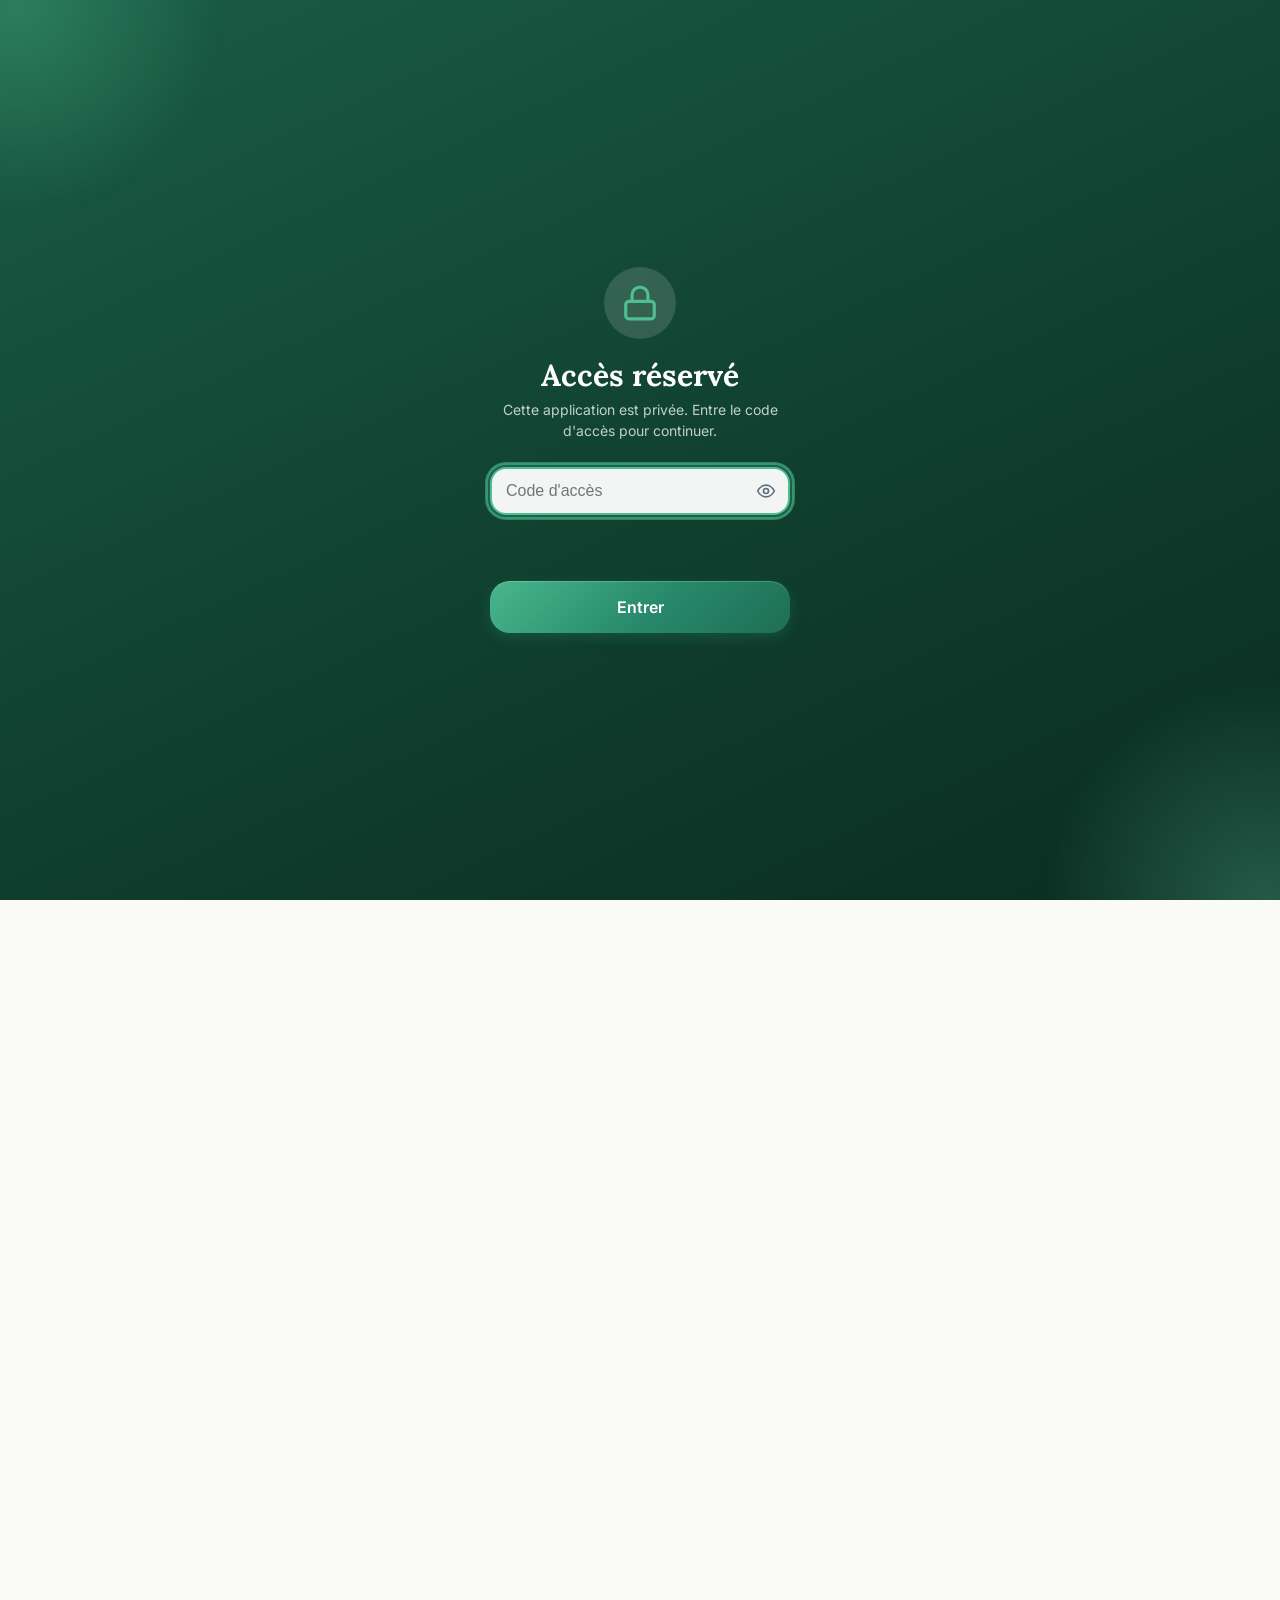
==== commit f1e42a03: "feat: badges, révision express, bannière série, rappel quotidien - 7 nouveaux badges (Praticien, Ina" ====
--- a/index.html
+++ b/index.html
@@ -138,6 +138,15 @@
     .smart-cta__go { color: #fff; }
     .smart-cta__go .app-icon { width: 22px; height: 22px; }
 
+    /* ── BANNIÈRE SÉRIE / RAPPEL ── */
+    .streak-banner { display: flex; align-items: center; gap: 12px; text-decoration: none;
+      background: var(--c-ocre-light); border: 1px solid #EBD3AE; border-radius: var(--r-lg);
+      padding: 12px 16px; margin-bottom: 14px; color: #7A4E1A; }
+    .streak-banner__ico { display: inline-flex; color: var(--c-ocre); }
+    .streak-banner__ico .app-icon { width: 22px; height: 22px; }
+    .streak-banner span { font-size: 13.5px; }
+    .streak-banner__go { margin-left: auto; color: var(--c-ocre); display: inline-flex; }
+
     /* ── COACH PRÉDICTIF ── */
     .coach { display: flex; gap: 12px; align-items: center; border-radius: var(--r-lg);
       padding: 14px 16px; margin-bottom: 16px; border: 1px solid var(--c-border);
@@ -425,6 +434,8 @@
     </div>
     <div class="hero__ring ring-wrap" id="hero-ring"></div>
   </div>
+
+  <div id="streak-banner" style="display:none;"></div>
 
   <!-- SÉANCE INTELLIGENTE DU JOUR -->
   <a class="smart-cta" id="smart-cta" href="revision.html?mode=smart">
@@ -597,6 +608,11 @@
         <h3>Fiches de révision</h3>
         <p class="text-sm text-mid mt-8">Cartes recto/verso par niveau</p>
       </a>
+      <a href="revision.html?mode=express" class="card card--hover" style="text-decoration:none;color:inherit;padding:22px;">
+        <div class="quick-mode-ico" data-icon="zap"></div>
+        <h3>Révision express</h3>
+        <p class="text-sm text-mid mt-8">5 questions ciblées, en 2 minutes</p>
+      </a>
     </div>
   </div>
 
@@ -691,6 +707,23 @@
     const casDone = Object.keys(State.data.casDone || {}).length;
     const cb = document.getElementById('cas-cta-badge');
     if (cb) cb.textContent = casDone > 0 ? '✓ ' + casDone : '';
+
+    // Bannière série / rappel du jour (si pas encore révisé aujourd'hui)
+    const sb = document.getElementById('streak-banner');
+    if (sb) {
+      const today = new Date().toISOString().split('T')[0];
+      const studiedToday = State.data.lastStudyDay === today;
+      const streak = State.data.dailyStreak || 0;
+      if (!studiedToday) {
+        sb.style.display = 'block';
+        sb.innerHTML = `<a class="streak-banner" href="revision.html?mode=express">
+          <span class="streak-banner__ico">${icon('flame')}</span>
+          <span>${streak >= 1 ? `Série de <b>${streak} jour${streak > 1 ? 's' : ''}</b> — révise aujourd'hui pour la garder !` : `Prêt·e pour ta séance du jour ?`}</span>
+          <span class="streak-banner__go">${icon('arrow-right')}</span>
+        </a>`;
+        window.APP.hydrateIcons(sb);
+      } else { sb.style.display = 'none'; }
+    }
 
     // Séance intelligente : composition adaptée
     const smartSub = document.getElementById('smart-cta-sub');
